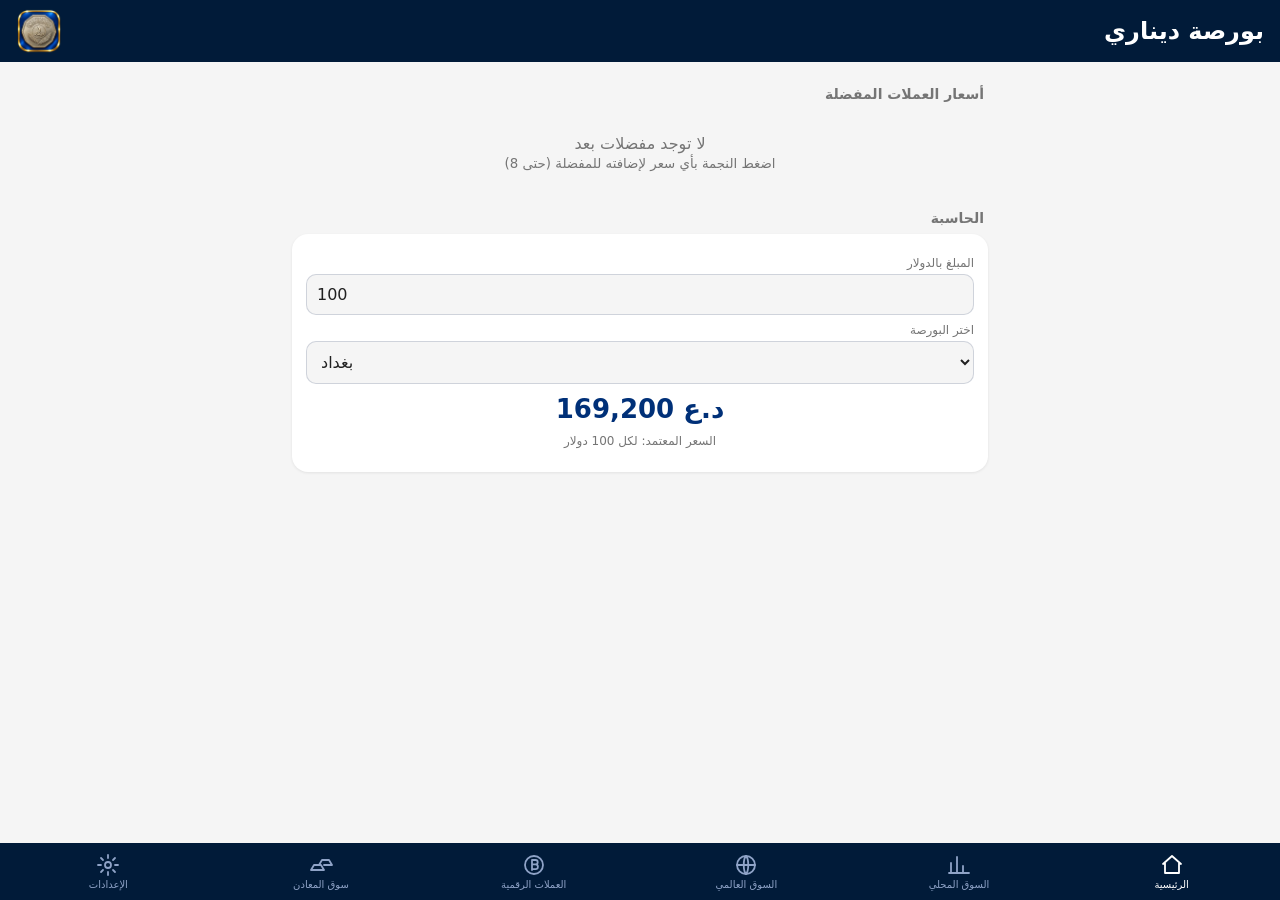
==== web/index.html @ 7174f806 "Add v1.1.8 web app and social updates" ====
<!doctype html>
<html lang="ar" dir="rtl">
<head>
<meta charset="utf-8">
<meta name="viewport" content="width=device-width,initial-scale=1,viewport-fit=cover">
<title>بورصة ديناري</title>
<meta name="description" content="Borsat Dinari — IQD exchange rates, metals and crypto">
<meta name="theme-color" content="#011B39">
<link rel="manifest" href="manifest.json">
<link rel="icon" href="icons/icon-192.png">
<link rel="apple-touch-icon" href="icons/apple-touch-icon.png">
<meta name="apple-mobile-web-app-capable" content="yes">
<meta name="mobile-web-app-capable" content="yes">
<meta name="apple-mobile-web-app-status-bar-style" content="black-translucent">
<meta name="apple-mobile-web-app-title" content="بورصة ديناري">
<link rel="stylesheet" href="style.css">
</head>
<body>
<header id="hdr"><img src="icons/icon-192.png" alt=""><h1 id="ttl">بورصة ديناري</h1></header>
<div id="banner" hidden></div>
<main id="main"></main>
<nav id="nav"></nav>
<div id="sheet" hidden><div class="sh-card"><button id="shx" aria-label="close">×</button><div id="shb"></div></div></div>
<script src="i18n.js"></script>
<script src="app.js"></script>
</body>
</html>
---- web/style.css ----
:root{--bg:#F5F5F5;--card:#fff;--tx:#212121;--tx2:#757575;--blue:#003078;--head:#011B39;--up:#DDF4E4;--down:#FCE1E0;--flat:#ECEFF1;--dup:#1E9E46;--ddown:#E0312D;--pill:#E4ECF8;--grid:rgba(91,107,140,.25);--ax:#5B6B8C;--line:#1F6FEB}
:root[data-t=dark]{--bg:#0B1220;--card:#131C2E;--tx:#E8EDF7;--tx2:#9AA8C2;--blue:#6EA3FF;--up:#12301F;--down:#3A1818;--flat:#1B2433;--dup:#4CD07E;--ddown:#FF6B66;--pill:#1B2740;--line:#6EA3FF}
*{box-sizing:border-box;-webkit-tap-highlight-color:transparent}
html,body{margin:0;background:var(--bg);color:var(--tx);font-family:Cairo,"Segoe UI",Tahoma,system-ui,-apple-system,sans-serif}
header{position:sticky;top:0;z-index:5;background:var(--head);padding:calc(env(safe-area-inset-top) + 8px) 16px 8px;display:flex;align-items:center;justify-content:space-between;direction:ltr}
header img{width:46px;height:46px;border-radius:12px}
header h1{margin:0;color:#fff;font-size:24px;font-weight:800;direction:rtl}
#banner{margin:10px 12px 0;padding:10px 12px;background:#FFF4CC;color:#172033;border-radius:12px;font-size:13px;display:flex;gap:8px;align-items:center;justify-content:space-between}
#banner button{border:0;background:none;font-size:20px;color:#172033}
main{padding:10px 12px calc(84px + env(safe-area-inset-bottom));max-width:720px;margin:0 auto}
.row{display:flex;align-items:center;gap:10px;background:var(--flat);border-radius:16px;padding:8px 10px;margin-bottom:8px;cursor:pointer;min-height:62px}
.row.up{background:var(--up)}.row.down{background:var(--down)}
.row img{width:42px;height:42px;border-radius:50%;flex:none;box-shadow:0 0 0 1px rgba(0,0,0,.12)}
.nm{flex:1;min-width:0}.nm b{display:block;font-size:15px;font-weight:700;white-space:nowrap;overflow:hidden;text-overflow:ellipsis}
.nm small{color:var(--tx2);font-size:11px}
.pr{text-align:end;direction:ltr;flex:none}
.pr .p{font-size:18px;font-weight:800;font-variant-numeric:tabular-nums;white-space:nowrap}
.pr .u{font-size:11px;color:var(--tx2);margin-inline-start:4px;font-weight:600}
.pr .d{font-size:11px;font-weight:700}.d.up{color:var(--dup)}.d.down{color:var(--ddown)}
.pr .t{font-size:10px;color:var(--tx2)}
.star{border:0;background:none;font-size:22px;color:var(--tx2);padding:4px;flex:none}
.star.on{color:#F5B301}
.sec{font-size:14px;font-weight:700;color:var(--tx2);margin:14px 4px 8px}
.empty{text-align:center;color:var(--tx2);padding:24px}
.card{background:var(--card);border-radius:16px;padding:14px;margin-bottom:12px;box-shadow:0 1px 3px rgba(0,0,0,.08)}
.card label{display:block;font-size:12px;color:var(--tx2);margin:8px 0 4px}
.card input,.card select{width:100%;font:inherit;font-size:16px;padding:10px;border-radius:10px;border:1px solid var(--grid);background:var(--bg);color:var(--tx);direction:ltr}
.res{font-size:26px;font-weight:800;direction:ltr;text-align:center;margin-top:10px;color:var(--blue)}
.chips{display:flex;flex-wrap:wrap;gap:8px}
.chip{border:1px solid var(--grid);background:var(--card);color:var(--tx);padding:8px 14px;border-radius:999px;font:inherit;font-size:14px;cursor:pointer}
.chip.on{background:var(--blue);color:#fff;border-color:var(--blue)}
:root[data-t=dark] .chip.on{color:#0B1220}
.lnk{display:flex;align-items:center;justify-content:space-between;padding:12px 4px;color:var(--tx);text-decoration:none;border-bottom:1px solid var(--grid)}
nav{position:fixed;bottom:0;left:0;right:0;background:var(--head);display:flex;justify-content:space-around;padding:6px 2px calc(6px + env(safe-area-inset-bottom));z-index:6}
nav button{flex:1;border:0;background:none;color:#8FA3C7;font:inherit;font-size:10px;display:flex;flex-direction:column;align-items:center;gap:2px;padding:4px 0}
nav button.on{color:#fff}nav svg{width:24px;height:24px;fill:none;stroke:currentColor;stroke-width:1.8;stroke-linecap:round;stroke-linejoin:round}
#sheet{position:fixed;inset:0;background:rgba(0,0,0,.55);z-index:20;display:flex;align-items:flex-end;justify-content:center}
#sheet[hidden]{display:none}
.sh-card{background:var(--bg);width:100%;max-width:720px;border-radius:22px 22px 0 0;padding:16px 14px calc(18px + env(safe-area-inset-bottom));max-height:90vh;overflow:auto;position:relative}
#shx{position:absolute;top:8px;inset-inline-start:10px;border:0;background:none;font-size:30px;color:var(--tx2)}
.sh-h{display:flex;align-items:center;gap:10px;margin:6px 28px 10px}
.sh-h img{width:40px;height:40px;border-radius:50%}
.sh-h b{font-size:17px}.sh-h .big{margin-inline-start:auto;font-weight:800;font-size:20px;direction:ltr}
.rng{display:flex;gap:6px;margin-bottom:8px}.rng .chip{flex:1;padding:7px 0;text-align:center;font-size:13px}
svg.ch{width:100%;height:230px;background:var(--card);border-radius:14px}
.ch text{fill:var(--ax);font-size:10px;font-family:inherit}
.stats{display:flex;gap:8px;margin-top:8px}.stats div{flex:1;background:var(--card);border-radius:12px;padding:8px;text-align:center;font-size:11px;color:var(--tx2)}
.stats b{display:block;color:var(--tx);font-size:14px;direction:ltr}
.hint{color:var(--tx2);font-size:12px;text-align:center;padding:10px}
#banner[hidden]{display:none}
.nm small.per{display:inline-block;direction:ltr;unicode-bidi:isolate}
svg.ch{direction:ltr}
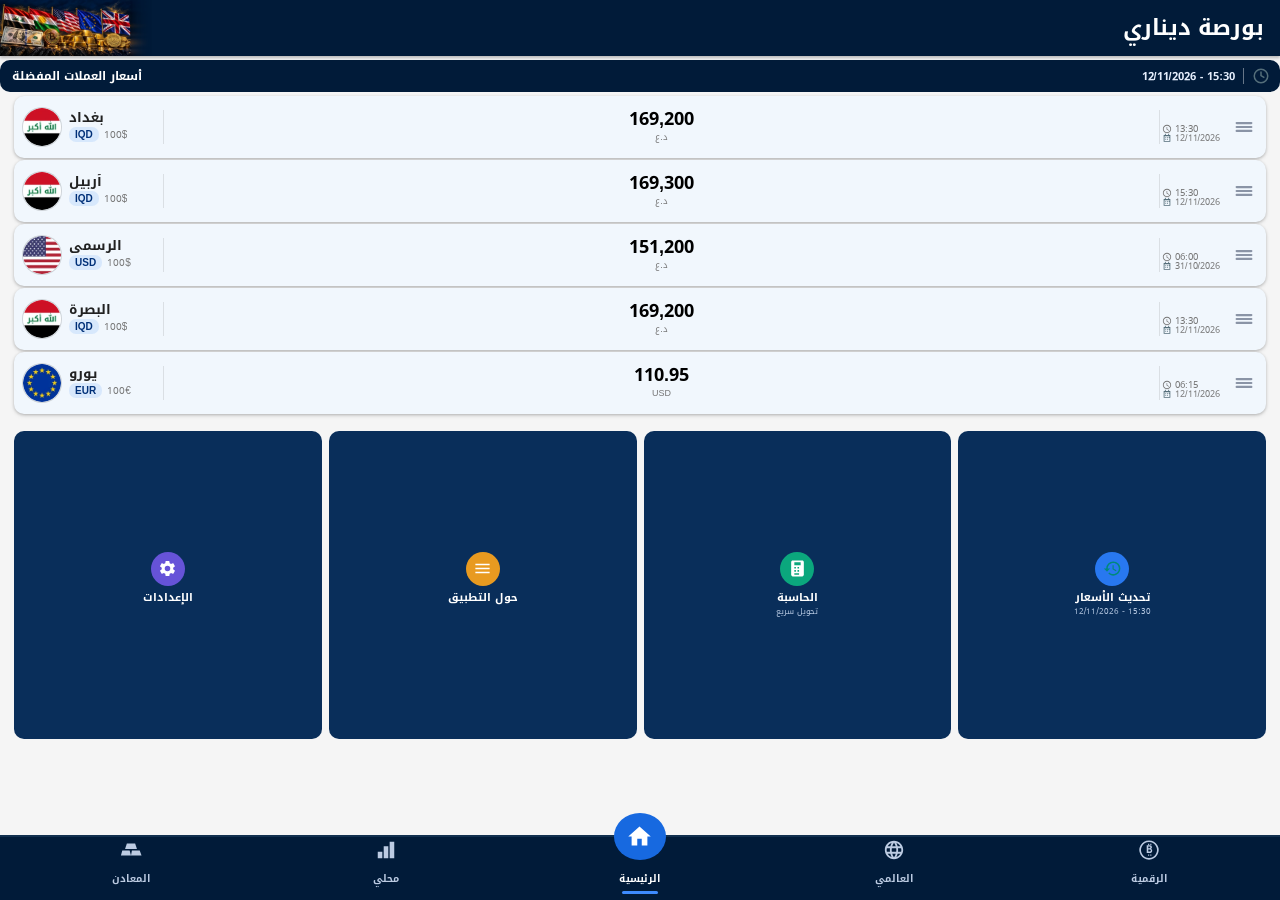
==== commit 50a4e392: "Update web app interface and assets" ====
--- a/web/index.html
+++ b/web/index.html
@@ -2,7 +2,7 @@
 <html lang="ar" dir="rtl">
 <head>
 <meta charset="utf-8">
-<meta name="viewport" content="width=device-width,initial-scale=1,viewport-fit=cover">
+<meta name="viewport" content="width=device-width,initial-scale=1,maximum-scale=1,viewport-fit=cover">
 <title>بورصة ديناري</title>
 <meta name="description" content="Borsat Dinari — IQD exchange rates, metals and crypto">
 <meta name="theme-color" content="#011B39">
@@ -16,12 +16,10 @@
 <link rel="stylesheet" href="style.css">
 </head>
 <body>
-<header id="hdr"><img src="icons/icon-192.png" alt=""><h1 id="ttl">بورصة ديناري</h1></header>
-<div id="banner" hidden></div>
-<main id="main"></main>
-<nav id="nav"></nav>
-<div id="sheet" hidden><div class="sh-card"><button id="shx" aria-label="close">×</button><div id="shb"></div></div></div>
+<div id="app"><header id="hdr"></header><main id="page"></main><nav id="nav"></nav></div>
+<div id="toast"></div>
 <script src="i18n.js"></script>
+<script src="icons.js"></script>
 <script src="app.js"></script>
 </body>
 </html>
--- a/web/style.css
+++ b/web/style.css
@@ -1,52 +1,173 @@
-:root{--bg:#F5F5F5;--card:#fff;--tx:#212121;--tx2:#757575;--blue:#003078;--head:#011B39;--up:#DDF4E4;--down:#FCE1E0;--flat:#ECEFF1;--dup:#1E9E46;--ddown:#E0312D;--pill:#E4ECF8;--grid:rgba(91,107,140,.25);--ax:#5B6B8C;--line:#1F6FEB}
-:root[data-t=dark]{--bg:#0B1220;--card:#131C2E;--tx:#E8EDF7;--tx2:#9AA8C2;--blue:#6EA3FF;--up:#12301F;--down:#3A1818;--flat:#1B2433;--dup:#4CD07E;--ddown:#FF6B66;--pill:#1B2740;--line:#6EA3FF}
-*{box-sizing:border-box;-webkit-tap-highlight-color:transparent}
-html,body{margin:0;background:var(--bg);color:var(--tx);font-family:Cairo,"Segoe UI",Tahoma,system-ui,-apple-system,sans-serif}
-header{position:sticky;top:0;z-index:5;background:var(--head);padding:calc(env(safe-area-inset-top) + 8px) 16px 8px;display:flex;align-items:center;justify-content:space-between;direction:ltr}
-header img{width:46px;height:46px;border-radius:12px}
-header h1{margin:0;color:#fff;font-size:24px;font-weight:800;direction:rtl}
-#banner{margin:10px 12px 0;padding:10px 12px;background:#FFF4CC;color:#172033;border-radius:12px;font-size:13px;display:flex;gap:8px;align-items:center;justify-content:space-between}
-#banner button{border:0;background:none;font-size:20px;color:#172033}
-main{padding:10px 12px calc(84px + env(safe-area-inset-bottom));max-width:720px;margin:0 auto}
-.row{display:flex;align-items:center;gap:10px;background:var(--flat);border-radius:16px;padding:8px 10px;margin-bottom:8px;cursor:pointer;min-height:62px}
-.row.up{background:var(--up)}.row.down{background:var(--down)}
-.row img{width:42px;height:42px;border-radius:50%;flex:none;box-shadow:0 0 0 1px rgba(0,0,0,.12)}
-.nm{flex:1;min-width:0}.nm b{display:block;font-size:15px;font-weight:700;white-space:nowrap;overflow:hidden;text-overflow:ellipsis}
-.nm small{color:var(--tx2);font-size:11px}
-.pr{text-align:end;direction:ltr;flex:none}
-.pr .p{font-size:18px;font-weight:800;font-variant-numeric:tabular-nums;white-space:nowrap}
-.pr .u{font-size:11px;color:var(--tx2);margin-inline-start:4px;font-weight:600}
-.pr .d{font-size:11px;font-weight:700}.d.up{color:var(--dup)}.d.down{color:var(--ddown)}
-.pr .t{font-size:10px;color:var(--tx2)}
-.star{border:0;background:none;font-size:22px;color:var(--tx2);padding:4px;flex:none}
-.star.on{color:#F5B301}
-.sec{font-size:14px;font-weight:700;color:var(--tx2);margin:14px 4px 8px}
-.empty{text-align:center;color:var(--tx2);padding:24px}
-.card{background:var(--card);border-radius:16px;padding:14px;margin-bottom:12px;box-shadow:0 1px 3px rgba(0,0,0,.08)}
-.card label{display:block;font-size:12px;color:var(--tx2);margin:8px 0 4px}
-.card input,.card select{width:100%;font:inherit;font-size:16px;padding:10px;border-radius:10px;border:1px solid var(--grid);background:var(--bg);color:var(--tx);direction:ltr}
-.res{font-size:26px;font-weight:800;direction:ltr;text-align:center;margin-top:10px;color:var(--blue)}
-.chips{display:flex;flex-wrap:wrap;gap:8px}
-.chip{border:1px solid var(--grid);background:var(--card);color:var(--tx);padding:8px 14px;border-radius:999px;font:inherit;font-size:14px;cursor:pointer}
-.chip.on{background:var(--blue);color:#fff;border-color:var(--blue)}
-:root[data-t=dark] .chip.on{color:#0B1220}
-.lnk{display:flex;align-items:center;justify-content:space-between;padding:12px 4px;color:var(--tx);text-decoration:none;border-bottom:1px solid var(--grid)}
-nav{position:fixed;bottom:0;left:0;right:0;background:var(--head);display:flex;justify-content:space-around;padding:6px 2px calc(6px + env(safe-area-inset-bottom));z-index:6}
-nav button{flex:1;border:0;background:none;color:#8FA3C7;font:inherit;font-size:10px;display:flex;flex-direction:column;align-items:center;gap:2px;padding:4px 0}
-nav button.on{color:#fff}nav svg{width:24px;height:24px;fill:none;stroke:currentColor;stroke-width:1.8;stroke-linecap:round;stroke-linejoin:round}
-#sheet{position:fixed;inset:0;background:rgba(0,0,0,.55);z-index:20;display:flex;align-items:flex-end;justify-content:center}
-#sheet[hidden]{display:none}
-.sh-card{background:var(--bg);width:100%;max-width:720px;border-radius:22px 22px 0 0;padding:16px 14px calc(18px + env(safe-area-inset-bottom));max-height:90vh;overflow:auto;position:relative}
-#shx{position:absolute;top:8px;inset-inline-start:10px;border:0;background:none;font-size:30px;color:var(--tx2)}
-.sh-h{display:flex;align-items:center;gap:10px;margin:6px 28px 10px}
-.sh-h img{width:40px;height:40px;border-radius:50%}
-.sh-h b{font-size:17px}.sh-h .big{margin-inline-start:auto;font-weight:800;font-size:20px;direction:ltr}
-.rng{display:flex;gap:6px;margin-bottom:8px}.rng .chip{flex:1;padding:7px 0;text-align:center;font-size:13px}
-svg.ch{width:100%;height:230px;background:var(--card);border-radius:14px}
-.ch text{fill:var(--ax);font-size:10px;font-family:inherit}
-.stats{display:flex;gap:8px;margin-top:8px}.stats div{flex:1;background:var(--card);border-radius:12px;padding:8px;text-align:center;font-size:11px;color:var(--tx2)}
-.stats b{display:block;color:var(--tx);font-size:14px;direction:ltr}
-.hint{color:var(--tx2);font-size:12px;text-align:center;padding:10px}
-#banner[hidden]{display:none}
-.nm small.per{display:inline-block;direction:ltr;unicode-bidi:isolate}
-svg.ch{direction:ltr}
+@font-face{font-family:Cairo;font-weight:400;src:url(fonts/cairo-400.woff) format("woff");font-display:swap}
+@font-face{font-family:Cairo;font-weight:600;src:url(fonts/cairo-600.woff) format("woff");font-display:swap}
+@font-face{font-family:Cairo;font-weight:700;src:url(fonts/cairo-700.woff) format("woff");font-display:swap}
+@font-face{font-family:Peshang;font-weight:400 700;src:url(fonts/peshang-700.woff) format("woff");font-display:swap}
+:root{--bg:#F5F5F5;--card:#fff;--tx:#212121;--tx2:#757575;--brand:#003078;--head:#011B39;--rup:#DDF4E4;--rdown:#FCE1E0;--rflat:#F1F7FD;--rowtx:#000;--dup:#1E9E46;--ddown:#E0312D;--pill:#E4ECF8;--acc:#003078;--ax:#5B6B8C;--grid:rgba(91,107,140,.2);--resTx:#003078;--delTx:#D32F2F;--empty:#ECEFF1;--blue:#1769E0}
+:root[data-t=dark]{--bg:#121212;--card:#1E1E1E;--tx:#EDEDED;--tx2:#9E9E9E;--rup:#1B3A28;--rdown:#46201F;--rflat:#202F43;--rowtx:#fff;--dup:#4CD471;--ddown:#FF6B63;--pill:#22304A;--acc:#7FA8F0;--ax:#9FB0CC;--grid:rgba(255,255,255,.15);--resTx:#fff;--delTx:#FF6B63;--empty:#2C2F33}
+*{box-sizing:border-box;-webkit-tap-highlight-color:transparent;-webkit-touch-callout:none}
+html,body{margin:0;height:100%;background:var(--bg);color:var(--tx);overflow:hidden;overscroll-behavior:none}
+body{font-family:Cairo,"Segoe UI",Tahoma,system-ui,sans-serif;-webkit-user-select:none;user-select:none;-webkit-text-size-adjust:100%}
+html[lang=ku] body{font-family:Peshang,Cairo,sans-serif}
+.num,.cairo{font-family:Cairo,sans-serif!important}
+#app{position:fixed;inset:0;display:flex;flex-direction:column;background:var(--bg)}
+button{font:inherit;color:inherit;border:0;background:none;padding:0;cursor:pointer}
+svg.i{display:block;fill:none}
+/* header */
+#hdr{flex:none;height:calc(56px + env(safe-area-inset-top));padding-top:env(safe-area-inset-top);background:var(--head);display:flex;align-items:stretch;justify-content:space-between;direction:ltr;position:relative;z-index:4;box-shadow:0 2px 3px rgba(0,0,0,.25)}
+#hdr img{height:56px;width:auto;display:block}
+#hdr .lg{display:block;height:56px}
+#ttlw{position:relative;align-self:center;margin-right:16px;max-width:60vw;direction:rtl}
+html[dir=ltr] #ttlw{direction:ltr}
+#ttl{display:block;color:#fff;font-size:22px;font-weight:700;white-space:nowrap;overflow:hidden;text-overflow:ellipsis;line-height:1.75}
+.wc{position:absolute;inset:0;color:#fff;font-size:22px;font-weight:700;white-space:nowrap;line-height:1.75;pointer-events:none;will-change:transform,color}
+/* page */
+#page{flex:1;min-height:0;overflow-y:auto;overflow-x:hidden;overscroll-behavior:contain;-webkit-overflow-scrolling:touch;position:relative;touch-action:pan-y}
+#page.fade{animation:fadein .18s ease}
+@keyframes fadein{from{opacity:0}to{opacity:1}}
+.pad{padding:0 14px 14px}
+/* update strip */
+.strip{position:relative;overflow:hidden;display:flex;align-items:center;direction:ltr;height:32px;margin:4px 0;background:var(--head);border-radius:10px;padding:0 10px 0 12px;color:#fff}
+.strip .lb{flex:1;font-size:12px;font-weight:700;white-space:nowrap;overflow:hidden;text-overflow:ellipsis;text-align:left}
+.strip .st{font-size:11px;font-weight:700;color:#E5EEFC;white-space:nowrap}
+.strip .sep{width:1px;height:16px;background:rgba(255,255,255,.4);margin:0 8px}
+.strip.busy::after{content:"";position:absolute;left:0;bottom:0;height:3px;width:40%;background:linear-gradient(90deg,transparent,#3E8BFF,transparent);animation:sweep 1.1s linear infinite}
+@keyframes sweep{from{transform:translateX(-100%)}to{transform:translateX(250%)}}
+/* rows */
+.list{padding:0 14px 8px}
+.row{position:relative;direction:ltr;display:flex;align-items:center;height:62px;margin:2px 0;padding:0 8px;border-radius:10px;background:var(--rflat);box-shadow:0 1px 3px rgba(0,0,0,.22),0 2px 5px rgba(0,0,0,.08);cursor:pointer}
+.row.up{background:var(--rup)}.row.down{background:var(--rdown)}
+.row.drag{z-index:3;box-shadow:0 8px 18px rgba(0,0,0,.35);transition:none}
+.fl{flex:none;width:40px;height:40px;border-radius:50%;padding:1px;box-shadow:inset 0 0 0 1px rgba(0,0,0,.15);object-fit:cover;background:transparent}
+.rt{flex:none;width:94px;margin-left:7px;display:flex;flex-direction:column;justify-content:center;align-items:flex-start;text-align:left}
+.rt .n{width:100%;font-size:13.5px;font-weight:700;line-height:1.25;white-space:nowrap;overflow:hidden;text-overflow:ellipsis;color:var(--tx);text-align:left}
+.rt .cu{display:flex;align-items:center;margin-top:-1px;max-width:100%}
+.chip{font-family:Cairo,sans-serif;font-size:10px;font-weight:700;line-height:1.3;color:var(--acc);background:rgba(54,132,245,.133);border-radius:7px;padding:1px 6px;white-space:nowrap}
+.un{font-family:Cairo,sans-serif;font-size:10px;color:var(--tx2);margin-left:5px;white-space:nowrap;overflow:hidden;text-overflow:ellipsis}
+html[lang=ku] .un,html[lang=ku] .rt .n{font-family:Peshang,Cairo,sans-serif}
+.vd{flex:none;width:1px;height:34px;background:rgba(128,128,128,.2)}
+.pg{position:relative;flex:1;align-self:stretch;min-width:0}
+.pg .p{position:absolute;left:0;right:0;top:24px;transform:translateY(-50%);text-align:center;font-family:Cairo,sans-serif;font-size:18px;font-weight:700;color:var(--rowtx);line-height:1.3;white-space:nowrap}
+.pg .ru{position:absolute;left:0;right:0;top:42px;transform:translateY(-50%);text-align:center;font-size:9px;color:var(--tx2);line-height:1.3;white-space:nowrap}
+.mt{flex:none;width:69px;height:62px;padding-left:2px;display:flex;flex-direction:column;justify-content:center;font-family:Cairo,sans-serif}
+.mt>div{display:flex;align-items:center;white-space:nowrap}
+.mt .dr{height:14px}.mt .tr{height:12px;margin-top:-2px;font-size:9.5px;color:var(--tx2)}.mt .da{height:11px;margin-top:-2px;font-size:9px;color:var(--tx2)}
+.mt svg{flex:none;margin-right:3px}
+.mt .dt{font-size:10px;font-weight:700;overflow:hidden}.mt .dt.s{font-size:8px}
+.mt .up .dt{color:var(--dup)}.mt .down .dt{color:var(--ddown)}
+.mt .inv{visibility:hidden}
+.sb{flex:none;width:29px;height:40px;display:flex;align-items:center;justify-content:center;color:#8A94A6}
+.sb.drg{touch-action:none;cursor:grab}
+/* cards / empty */
+.empty{background:var(--empty);border-radius:10px;padding:15px;margin:8px 0}
+.empty b{display:block;font-size:14px}.empty small{display:block;margin-top:4px;font-size:12px;color:var(--tx2)}
+.acts{display:flex;direction:rtl;gap:7px;margin-top:7px}
+.act{flex:1;aspect-ratio:1;background:#092E5A;border-radius:10px;display:flex;flex-direction:column;align-items:center;justify-content:center;padding:4px 3px;color:#fff;min-width:0;text-align:center}
+.act .c{width:34px;height:34px;border-radius:50%;display:flex;align-items:center;justify-content:center}
+.act .t{font-size:11px;font-weight:700;margin-top:4px;white-space:nowrap;max-width:100%;overflow:hidden;text-overflow:ellipsis;line-height:1.5}
+.act .s{font-size:8px;color:#B9CBE4;white-space:nowrap;max-width:100%;overflow:hidden;text-overflow:ellipsis;direction:ltr;line-height:1.5}
+/* nav */
+#nav{flex:none;position:relative;height:calc(76px + env(safe-area-inset-bottom));padding:0 4px env(safe-area-inset-bottom);display:flex;direction:rtl;align-items:center;z-index:5}
+#nav::before{content:"";position:absolute;left:0;right:0;top:11.3px;bottom:0;background:var(--head);border-top:2px solid #12304F}
+#nav button{position:relative;flex:1;height:100%;display:flex;flex-direction:column;align-items:center;justify-content:center;padding:4px 2px 2px;color:#BCCBE2}
+.nh{width:36px;height:36px;border-radius:50%;display:flex;align-items:center;justify-content:center;transition:all .2s}
+.nl{height:22px;font-size:10px;font-weight:700;line-height:22px;white-space:nowrap;max-width:100%;overflow:hidden;text-overflow:ellipsis}
+.nu{width:12px;height:3px;border-radius:3px;margin-top:1px;background:transparent;transition:all .2s}
+#nav button.on{color:#fff}
+#nav button.on .nh{width:52px;height:52px;background:#1769E0;transform:translateY(-15px)}
+#nav button.on .nl{transform:translateY(-7px)}
+#nav button.on .nu{width:36px;background:#3E8BFF;transform:translateY(-4px)}
+/* settings */
+.set{padding:0 14px 18px}
+.set.rtl{direction:rtl}.set.ltr{direction:ltr}
+.stt{font-size:15px;font-weight:700;padding:8px 4px 6px;color:var(--tx)}
+.scard{background:var(--card);border-radius:10px;box-shadow:0 1px 3px rgba(0,0,0,.18);overflow:hidden}
+.sr{display:flex;align-items:center;gap:12px;min-height:58px;padding:8px 14px;width:100%;text-align:start}
+.sr .ci{flex:none;width:36px;height:36px;border-radius:50%;background:var(--blue);display:flex;align-items:center;justify-content:center;color:#fff}
+.sr .tx{flex:1;min-width:0}.sr .tx b{display:block;font-size:14px;font-weight:700}.sr .tx small{display:block;font-size:11px;color:var(--tx2);margin-top:2px}
+.sr .tl{flex:none;color:var(--tx2);display:flex;align-items:center;font-size:13px;font-weight:700}
+.sr.dis{opacity:.45;cursor:default}
+.dv{height:1px;background:rgba(128,128,128,.12);margin:0 14px 0 62px}
+.set.rtl .dv{margin:0 62px 0 14px}
+.lo{display:flex;align-items:center;gap:12px;padding:7px 14px 7px 62px;width:100%;font-size:14px}
+.set.rtl .lo{padding:7px 62px 7px 14px}
+.lo img{width:28px;height:28px;border-radius:50%;box-shadow:inset 0 0 0 1px rgba(0,0,0,.15)}
+.lo span{flex:1;text-align:start}
+.sw{position:relative;width:42px;height:22px;border-radius:11px;background:rgba(128,128,128,.27);transition:.2s;flex:none}
+.sw::after{content:"";position:absolute;top:-2px;left:-2px;width:26px;height:26px;border-radius:50%;background:#BDBDBD;box-shadow:0 1px 3px rgba(0,0,0,.35);transition:.2s}
+.sw.on{background:rgba(23,105,224,.4)}.sw.on::after{background:var(--blue);transform:translateX(22px)}
+.chev{width:22px;height:22px}
+.ltr .chev{transform:scaleX(-1)}
+/* info cards */
+.ic{background:var(--card);border-radius:10px;box-shadow:0 1px 3px rgba(0,0,0,.18);padding:12px 14px;margin-bottom:10px}
+.ic h3{margin:0;font-size:16px;font-weight:700;color:var(--acc)}
+.ic p{margin:6px 0 0;font-size:14px;line-height:1.85;white-space:pre-line}
+.ic.dir{direction:inherit}
+/* about */
+.ab h1{text-align:center;font-size:30px;margin:14px 0 4px;font-weight:700}
+.ab .ds{text-align:center;font-size:15px;color:var(--tx2);line-height:1.8}
+.ab hr{border:0;border-top:1px solid rgba(0,0,0,.12);margin:14px 0}
+.ab h2{font-size:18px;margin:12px 4px 8px;font-weight:700}
+.ab .ic p{margin:0;line-height:2}
+.ab .vr{display:flex;align-items:center;gap:12px}
+.ab .vr a{color:#D32F2F;font-size:13px;text-decoration:underline}
+/* calc */
+.cl{padding:18px;max-width:520px;margin:0 auto}
+.cin{height:70px;margin-top:8px;border:2px solid var(--brand);background:var(--card);border-radius:16px;display:flex;align-items:center;justify-content:center;font-family:Cairo,sans-serif;font-weight:700;font-size:30px;color:var(--rowtx);direction:ltr}
+.cin.ph{color:var(--tx2)}
+.sel2{position:relative;height:146px;margin-top:8px}
+.sl{position:absolute;left:0;right:0;height:70px;border:2px solid var(--brand);background:var(--card);border-radius:16px;display:flex;direction:rtl;align-items:center;padding:0 14px;gap:12px;text-align:right;width:100%}
+.sl.s1{top:0}.sl.s2{bottom:0}
+.sl img{width:38px;height:38px;border-radius:50%;padding:1px;box-shadow:inset 0 0 0 1px rgba(0,0,0,.15);flex:none}
+.sl span{flex:1;font-size:19px;font-weight:600;text-align:right;white-space:nowrap;overflow:hidden;text-overflow:ellipsis;color:var(--tx)}
+.swp{position:absolute;left:calc(50% - 142px);top:51px;width:44px;height:44px;border-radius:50%;background:var(--brand);border:2px solid var(--card);display:flex;align-items:center;justify-content:center;color:#fff;box-shadow:0 3px 8px rgba(0,0,0,.35);z-index:2}
+:root[data-t=dark] .swp{background:#1769E0}
+.rp{height:70px;margin-top:8px;background:var(--pill);border-radius:18px;display:flex;align-items:center;justify-content:center;color:var(--resTx);text-align:center;padding:8px}
+.rp.n1{font-family:Cairo,sans-serif;font-size:34px;font-weight:700;direction:ltr}
+.rp.n2{font-size:22px;font-weight:600}
+.pad3{display:grid;grid-template-columns:repeat(3,1fr);gap:8px;direction:rtl;margin-top:10px}
+.pad3 button{height:70px;border:2px solid var(--brand);background:var(--card);border-radius:14px;font-family:Cairo,sans-serif;font-size:24px;font-weight:700;color:var(--brand)}
+:root[data-t=dark] .pad3 button{color:#fff}
+.pad3 button:active{background:#4E83C2;color:#fff}
+.pad3 button.del{color:var(--delTx)}
+.pop{position:absolute;z-index:10;background:var(--card);border:1px solid var(--brand);border-radius:16px;box-shadow:0 8px 24px rgba(0,0,0,.35);overflow-y:auto;overscroll-behavior:contain;padding:0 4px 0 2px}
+.pop button{display:flex;align-items:center;gap:10px;width:100%;height:58px;padding:0 12px;direction:rtl;text-align:right}
+.pop img{width:36px;height:36px;border-radius:50%;padding:1px;box-shadow:inset 0 0 0 1px rgba(0,0,0,.15)}
+.pop span{font-size:16px;font-weight:600;white-space:nowrap;overflow:hidden;text-overflow:ellipsis}
+/* history */
+.hh{display:flex;align-items:center;gap:10px;margin:8px 0}
+.hh img{width:40px;height:40px;border-radius:50%;padding:1px;box-shadow:inset 0 0 0 1px rgba(0,0,0,.15)}
+.hh b{font-size:16px}.hh .bg{margin-inline-start:auto;font-family:Cairo,sans-serif;font-weight:700;font-size:20px;direction:ltr;color:var(--rowtx)}
+.rng{display:flex;gap:6px;margin:8px 0}
+.rng button{flex:1;padding:7px 0;border-radius:999px;background:var(--card);border:1px solid var(--grid);font-size:13px;text-align:center}
+.rng button.on{background:var(--brand);color:#fff;border-color:var(--brand)}
+:root[data-t=dark] .rng button.on{background:#1769E0}
+svg.ch{width:100%;height:230px;background:var(--card);border-radius:12px;direction:ltr}
+.ch text{fill:var(--ax);font-size:10px;font-family:Cairo,sans-serif}
+.stats{display:flex;gap:8px;margin-top:8px}.stats div{flex:1;background:var(--card);border-radius:10px;padding:8px;text-align:center;font-size:11px;color:var(--tx2)}
+.stats b{display:block;color:var(--tx);font-size:14px;direction:ltr;font-family:Cairo,sans-serif}
+.hr{display:flex;align-items:center;gap:8px;background:var(--card);border-radius:10px;padding:8px 12px;margin:4px 0;direction:ltr;font-family:Cairo,sans-serif;font-size:12px}
+.hr .pr{margin-left:auto;font-weight:700;font-size:14px}
+.hint{color:var(--tx2);font-size:12px;text-align:center;padding:12px}
+/* social */
+.soc{background:linear-gradient(180deg,#050B33,#0B2A8C);min-height:100%;padding:12px 14px 20px;color:#fff;text-align:center}
+.soc p{font-size:14px;line-height:1.8;margin:0 4px 10px}
+.sr1{display:flex;justify-content:center;direction:ltr;margin-top:6px}
+.sc{display:flex;flex-direction:column;align-items:center;padding:3px 2px;width:80px;color:#fff;text-decoration:none}
+.sc img{width:60px;height:60px;object-fit:contain}
+.sc span{font:700 10px Cairo,sans-serif}
+.sc.off{opacity:.55;pointer-events:none}
+.mid{display:flex;align-items:center;direction:ltr;margin-top:10px}.mid>div{flex:1;display:flex;flex-direction:column;align-items:center}.mid>img{width:132px;height:132px}
+/* support */
+.fm label{display:block;font-weight:700;font-size:14px;margin:10px 2px 4px}
+.fm .em{display:block;background:var(--card);border:1px solid rgba(128,128,128,.2);border-radius:10px;padding:11px 12px;color:var(--acc);font-weight:700;font-size:14px;direction:ltr;text-align:left;font-family:Cairo,sans-serif}
+.fm input,.fm textarea{width:100%;font:inherit;font-size:16px;padding:11px 12px;border-radius:10px;border:1px solid rgba(128,128,128,.25);background:var(--card);color:var(--tx);-webkit-user-select:text;user-select:text}
+.fm textarea{min-height:190px;resize:vertical}.fm .er{border:2px solid #E53935}
+.tg{display:flex;flex-wrap:wrap;gap:8px}.tg button{padding:7px 14px;border-radius:999px;border:1px solid rgba(128,128,128,.25);background:var(--card);font-size:14px;font-weight:700}
+.tg button.on{background:var(--brand);color:#fff;border-color:var(--brand)}
+:root[data-t=dark] .tg button.on{background:#1769E0}
+.snd{display:block;width:100%;height:50px;margin-top:14px;border-radius:10px;background:var(--brand);color:#fff;font-size:16px;font-weight:700}
+:root[data-t=dark] .snd{background:#1769E0}
+#ban{margin:8px 14px 0;padding:10px 12px;background:#FFF4CC;color:#172033;border-radius:10px;font-size:13px;display:flex;gap:8px;align-items:center;justify-content:space-between}
+#ban[hidden]{display:none}
+#toast{position:fixed;left:50%;bottom:calc(100px + env(safe-area-inset-bottom));transform:translateX(-50%);background:rgba(20,20,20,.9);color:#fff;padding:8px 16px;border-radius:20px;font-size:13px;z-index:30;opacity:0;transition:opacity .2s;pointer-events:none}
+#toast.on{opacity:1}
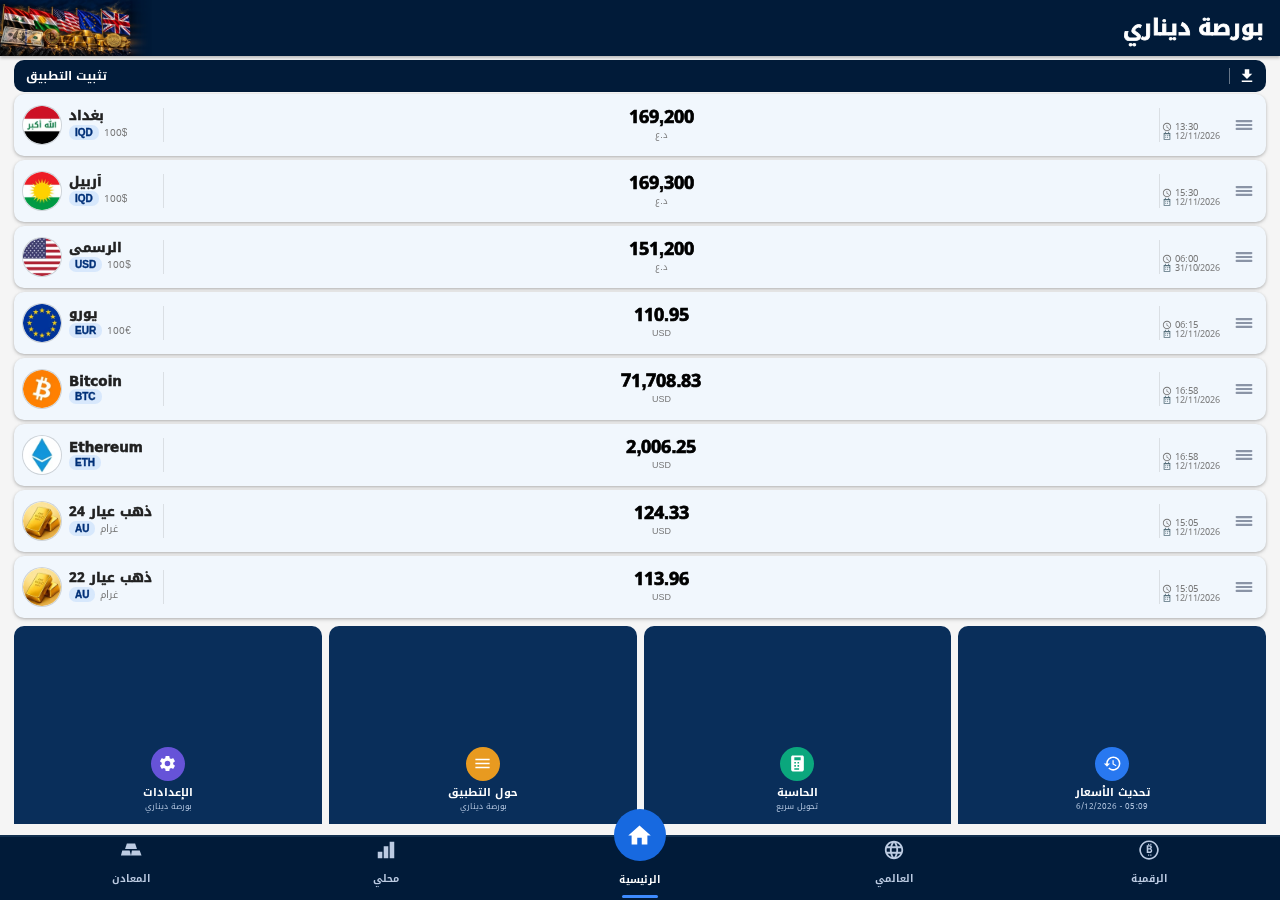
==== commit a2bbff25: "Update web PWA interface assets" ====
--- a/web/index.html
+++ b/web/index.html
@@ -16,7 +16,7 @@
 <link rel="stylesheet" href="style.css">
 </head>
 <body>
-<div id="app"><header id="hdr"></header><main id="page"></main><nav id="nav"></nav></div>
+<div id="app"><header id="hdr"></header><div id="ibar" class="strip" style="display:none"></div><main id="page"></main><nav id="nav"></nav></div>
 <div id="toast"></div>
 <script src="i18n.js"></script>
 <script src="icons.js"></script>
--- a/web/style.css
+++ b/web/style.css
@@ -2,8 +2,8 @@
 @font-face{font-family:Cairo;font-weight:600;src:url(fonts/cairo-600.woff) format("woff");font-display:swap}
 @font-face{font-family:Cairo;font-weight:700;src:url(fonts/cairo-700.woff) format("woff");font-display:swap}
 @font-face{font-family:Peshang;font-weight:400 700;src:url(fonts/peshang-700.woff) format("woff");font-display:swap}
-:root{--bg:#F5F5F5;--card:#fff;--tx:#212121;--tx2:#757575;--brand:#003078;--head:#011B39;--rup:#DDF4E4;--rdown:#FCE1E0;--rflat:#F1F7FD;--rowtx:#000;--dup:#1E9E46;--ddown:#E0312D;--pill:#E4ECF8;--acc:#003078;--ax:#5B6B8C;--grid:rgba(91,107,140,.2);--resTx:#003078;--delTx:#D32F2F;--empty:#ECEFF1;--blue:#1769E0}
-:root[data-t=dark]{--bg:#121212;--card:#1E1E1E;--tx:#EDEDED;--tx2:#9E9E9E;--rup:#1B3A28;--rdown:#46201F;--rflat:#202F43;--rowtx:#fff;--dup:#4CD471;--ddown:#FF6B63;--pill:#22304A;--acc:#7FA8F0;--ax:#9FB0CC;--grid:rgba(255,255,255,.15);--resTx:#fff;--delTx:#FF6B63;--empty:#2C2F33}
+:root{--bg:#F5F5F5;--card:#fff;--tx:#212121;--tx2:#757575;--brand:#003078;--head:#011B39;--rup:#DDF4E4;--rdown:#FCE1E0;--rflat:#F1F7FD;--rowtx:#000;--dup:#1E9E46;--ddown:#E0312D;--pill:#E4ECF8;--acc:#003078;--ax:#5B6B8C;--grid:rgba(91,107,140,.122);--cup:#1E9E46;--cdown:#E0312D;--cflat:#9E9E9E;--resTx:#003078;--delTx:#D32F2F;--empty:#ECEFF1;--blue:#1769E0}
+:root[data-t=dark]{--bg:#121212;--card:#1E1E1E;--tx:#EDEDED;--tx2:#9E9E9E;--rup:#1B3A28;--rdown:#46201F;--rflat:#202F43;--rowtx:#fff;--dup:#4CD471;--ddown:#FF6B63;--pill:#22304A;--acc:#7FA8F0;--ax:#9FB0CC;--grid:rgba(255,255,255,.15);--cup:#4CD471;--cdown:#FF6B63;--resTx:#fff;--delTx:#FF6B63;--empty:#2C2F33}
 *{box-sizing:border-box;-webkit-tap-highlight-color:transparent;-webkit-touch-callout:none}
 html,body{margin:0;height:100%;background:var(--bg);color:var(--tx);overflow:hidden;overscroll-behavior:none}
 body{font-family:Cairo,"Segoe UI",Tahoma,system-ui,sans-serif;-webkit-user-select:none;user-select:none;-webkit-text-size-adjust:100%}
@@ -171,3 +171,53 @@
 #ban[hidden]{display:none}
 #toast{position:fixed;left:50%;bottom:calc(100px + env(safe-area-inset-bottom));transform:translateX(-50%);background:rgba(20,20,20,.9);color:#fff;padding:8px 16px;border-radius:20px;font-size:13px;z-index:30;opacity:0;transition:opacity .2s;pointer-events:none}
 #toast.on{opacity:1}
+
+/* v3 */
+#page{scrollbar-width:none;-ms-overflow-style:none}#page::-webkit-scrollbar,.pop::-webkit-scrollbar{display:none;width:0;height:0}.pop{scrollbar-width:none}
+.list{display:flex;flex-direction:column}
+.row{margin:2px 0;flex:none}
+.nh{flex:none;aspect-ratio:1}
+.nl,.nu{flex:none}
+.rt .n,.chip,.pg .p,.mt .dt,#ttl,.wc{-webkit-text-stroke:.038em currentColor}
+.act .c svg{color:#fff}
+.ab{padding:28px 24px}
+.ab .aic{display:block;width:128px;height:128px;margin:0 auto;border-radius:24px}
+.ab .an{text-align:center;font-size:30px;font-weight:700;margin-top:16px}
+.ab .ds{text-align:center;font-size:15px;color:var(--tx2);line-height:2;margin-top:14px}
+.ab .dvd{width:60px;height:2px;background:rgba(0,0,0,.12);margin:24px auto 0}
+.ab .h2{text-align:center;font-size:18px;font-weight:700;margin-top:24px}
+.ab .ic{margin:12px 0 0;padding:16px}
+.ab .al{font-size:15px;color:var(--tx)}.ab .al.sb2{font-weight:600}
+.ab .qc{position:relative;margin:28px 0 12px;border-radius:10px;overflow:hidden;background:var(--card);box-shadow:0 1px 3px rgba(0,0,0,.18)}
+.ab .qc img{position:absolute;inset:0;width:100%;height:100%;object-fit:cover}
+.ab .qc p{position:relative;margin:0;padding:20px;text-align:center;font-size:14px;font-style:italic;color:var(--tx2);line-height:2.1}
+:root[data-t=dark] .ab .qc img{opacity:.25}:root[data-t=dark] .ab .dvd{background:rgba(255,255,255,.2)}
+/* history */
+#page.hist{display:flex;flex-direction:column;overflow:hidden}
+.hp{display:flex;flex-direction:column;height:100%;direction:ltr}
+.htop{display:flex;align-items:center;gap:6px;margin:10px 14px 0;height:46px;flex:none}
+.hcal{width:46px;height:46px;flex:none;border-radius:10px;background:var(--card);border:1px solid var(--grid);display:flex;align-items:center;justify-content:center;color:var(--tx)}
+.htabs{flex:1;height:46px;display:flex;padding:4px;background:var(--card);border:1px solid var(--grid);border-radius:10px}
+.htabs button{flex:1;border-radius:20px;font-size:14px;font-weight:700;color:var(--tx);white-space:nowrap;overflow:hidden;text-overflow:ellipsis;padding:0 2px}
+.htabs button.on{background:var(--brand);color:#fff}:root[data-t=dark] .htabs button.on{background:#1769E0}
+#hBody{flex:1;min-height:0;overflow-y:auto;scrollbar-width:none;display:flex;flex-direction:column}#hBody::-webkit-scrollbar{display:none}
+#chart{flex:none;margin-top:10px;height:250px}
+svg.ch{display:block;background:none;height:250px;width:100%}
+#hList{padding:6px 0 12px;flex:1}
+.hrw{display:flex;align-items:center;height:40px;margin:2px 14px;padding:0 12px;border-radius:10px;background:var(--card);direction:ltr}
+.hi{width:20px;height:20px;flex:none}
+.hpr{flex:1;margin-left:10px;font-family:Cairo,sans-serif;font-weight:700;font-size:16px;text-align:left;-webkit-text-stroke:.038em currentColor;color:var(--tx)}
+.hdt,.htm{font-family:Cairo,sans-serif;font-size:13px;color:var(--tx2)}.htm{margin-left:10px}
+.gl{stroke:var(--grid);stroke-width:1}
+.dlg{position:fixed;inset:0;background:rgba(0,0,0,.5);z-index:40;display:flex;align-items:center;justify-content:center}
+.dc{background:var(--card);border-radius:16px;padding:18px;width:min(86vw,340px)}.dc h3{margin:0 0 12px;font-size:18px}
+.dc input{width:100%;font:inherit;font-size:16px;padding:10px;margin-bottom:10px;border-radius:10px;border:1px solid var(--grid);background:var(--bg);color:var(--tx)}
+.da2{display:flex;gap:8px;justify-content:flex-end}.da2 button{padding:8px 16px;border-radius:10px;font-weight:700;color:var(--brand)}:root[data-t=dark] .da2 button{color:var(--acc)}
+
+#ibar{flex:none;margin:4px 14px 0;cursor:pointer;z-index:3}
+#ibar .lb{font-size:12px;font-weight:700}
+#ibar svg{flex:none;color:#fff}
+#ibar.okb{background:#1E9E46}
+#ibar.okb .sep{background:rgba(255,255,255,.5)}
+#favlist{padding-bottom:0}
+.acts{margin-top:6px}
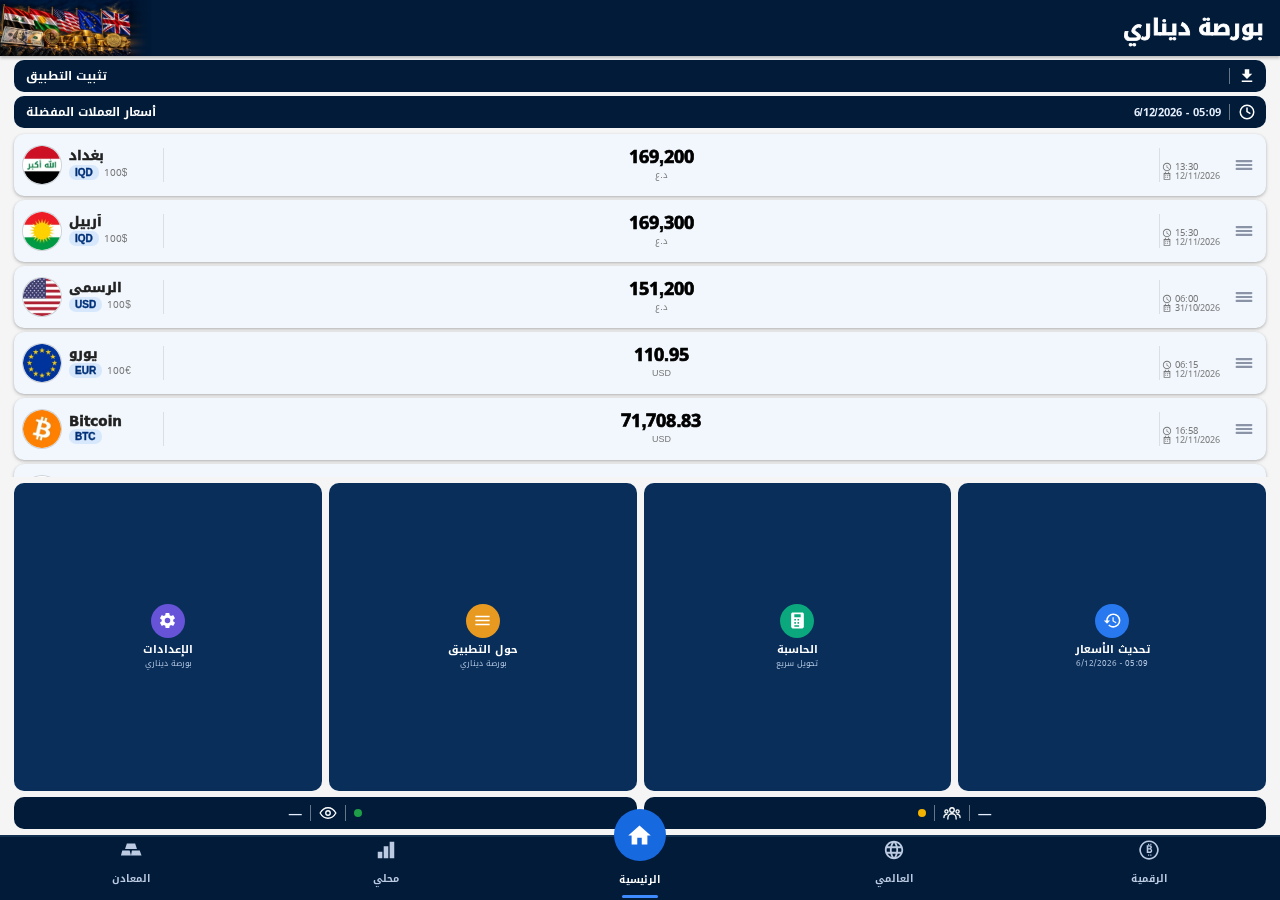
==== commit 25faac97: "Add files via upload" ====
--- a/web/index.html
+++ b/web/index.html
@@ -16,7 +16,7 @@
 <link rel="stylesheet" href="style.css">
 </head>
 <body>
-<div id="app"><header id="hdr"></header><div id="ibar" class="strip" style="display:none"></div><main id="page"></main><nav id="nav"></nav></div>
+<div id="app"><header id="hdr"></header><div id="ibar" class="strip" style="display:none"></div><main id="page"></main><div id="dock"></div><nav id="nav"></nav></div>
 <div id="toast"></div>
 <script src="i18n.js"></script>
 <script src="icons.js"></script>
--- a/web/style.css
+++ b/web/style.css
@@ -26,7 +26,7 @@
 @keyframes fadein{from{opacity:0}to{opacity:1}}
 .pad{padding:0 14px 14px}
 /* update strip */
-.strip{position:relative;overflow:hidden;display:flex;align-items:center;direction:ltr;height:32px;margin:4px 0;background:var(--head);border-radius:10px;padding:0 10px 0 12px;color:#fff}
+.strip{position:relative;overflow:hidden;display:flex;align-items:center;direction:ltr;height:32px;margin:4px 14px;background:var(--head);border-radius:10px;padding:0 10px 0 12px;color:#fff}
 .strip .lb{flex:1;font-size:12px;font-weight:700;white-space:nowrap;overflow:hidden;text-overflow:ellipsis;text-align:left}
 .strip .st{font-size:11px;font-weight:700;color:#E5EEFC;white-space:nowrap}
 .strip .sep{width:1px;height:16px;background:rgba(255,255,255,.4);margin:0 8px}
@@ -221,3 +221,27 @@
 #ibar.okb .sep{background:rgba(255,255,255,.5)}
 #favlist{padding-bottom:0}
 .acts{margin-top:6px}
+
+#ibar{margin:4px 14px 0}
+.strip.busy::after{display:none}
+
+.vis{display:flex;gap:7px;margin-top:7px}
+.vc{flex:1;display:flex;flex-direction:column;align-items:center;justify-content:center;background:var(--card);border-radius:10px;padding:6px 4px;box-shadow:0 1px 3px rgba(0,0,0,.18);position:relative;min-height:54px}
+.vc b{font-size:18px;font-weight:700;line-height:1.3;-webkit-text-stroke:.038em currentColor}
+.vc small{font-size:11px;color:var(--tx2)}
+.vd2{position:absolute;top:9px;inset-inline-start:10px;width:8px;height:8px;border-radius:50%;background:#1E9E46;animation:pulse 1.6s ease-in-out infinite}
+@keyframes pulse{0%,100%{opacity:1;box-shadow:0 0 0 0 rgba(30,158,70,.5)}50%{opacity:.6;box-shadow:0 0 0 5px rgba(30,158,70,0)}}
+
+.strip svg{color:#fff;opacity:1}
+#dock{flex:none;padding:6px 14px 0;margin-bottom:-5px;position:relative;z-index:2}
+#dock .acts{margin:0}
+#dock .vis{display:flex;gap:7px;margin:6px 0 0;direction:ltr}
+.vr{flex:1;min-width:0;height:32px;border-radius:10px;background:var(--head);color:#fff;display:flex;align-items:center;justify-content:center;gap:8px;direction:ltr;padding:0 6px}
+.vr b{font-size:13px;font-weight:700;color:#E5EEFC;-webkit-text-stroke:0}
+.vr .sp{width:1px;height:16px;background:rgba(255,255,255,.4);flex:none}
+.vr svg{flex:none;color:#fff}
+.vd2{position:static;inset:auto;flex:none;width:8px;height:8px;border-radius:50%}
+.vd2.g{background:#1E9E46;animation:pulseG 1.6s ease-in-out infinite}
+.vd2.y{background:#F5B301;animation:pulseY 1.6s ease-in-out infinite}
+@keyframes pulseG{0%,100%{opacity:1;box-shadow:0 0 0 0 rgba(30,158,70,.6)}50%{opacity:.7;box-shadow:0 0 0 5px rgba(30,158,70,0)}}
+@keyframes pulseY{0%,100%{opacity:1;box-shadow:0 0 0 0 rgba(245,179,1,.6)}50%{opacity:.7;box-shadow:0 0 0 5px rgba(245,179,1,0)}}
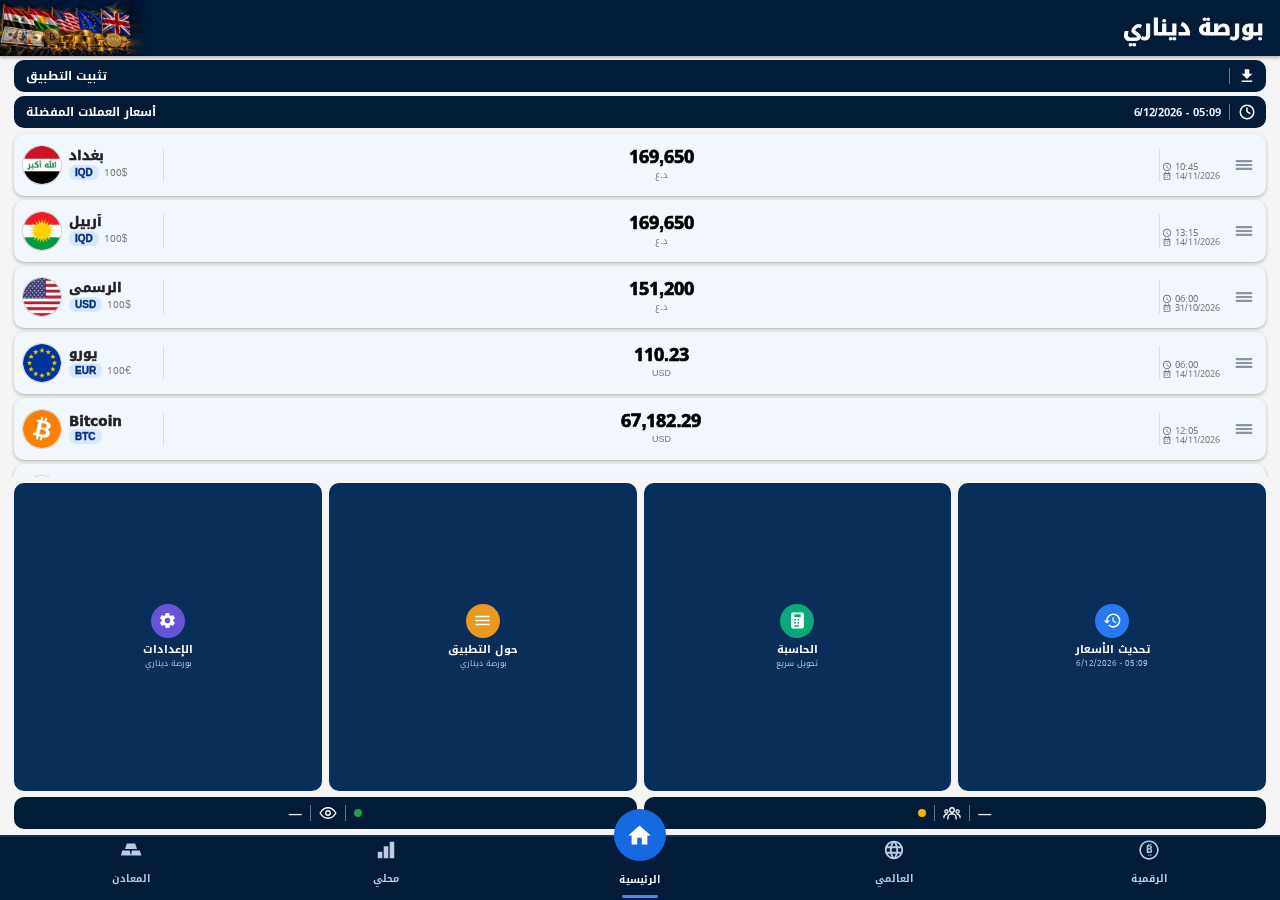
==== commit d69ad3b9: "Add rating feature and web app links" ====
--- a/web/index.html
+++ b/web/index.html
@@ -16,7 +16,7 @@
 <link rel="stylesheet" href="style.css">
 </head>
 <body>
-<div id="app"><header id="hdr"></header><div id="ibar" class="strip" style="display:none"></div><main id="page"></main><div id="dock"></div><nav id="nav"></nav></div>
+<div id="app"><header id="hdr"></header><div id="ibar" class="strip" style="display:none"></div><main id="page"></main><div id="dock"></div><div id="vstats" class="vis"></div><nav id="nav"></nav></div>
 <div id="toast"></div>
 <script src="i18n.js"></script>
 <script src="icons.js"></script>
--- a/web/style.css
+++ b/web/style.css
@@ -2,10 +2,12 @@
 @font-face{font-family:Cairo;font-weight:600;src:url(fonts/cairo-600.woff) format("woff");font-display:swap}
 @font-face{font-family:Cairo;font-weight:700;src:url(fonts/cairo-700.woff) format("woff");font-display:swap}
 @font-face{font-family:Peshang;font-weight:400 700;src:url(fonts/peshang-700.woff) format("woff");font-display:swap}
-:root{--bg:#F5F5F5;--card:#fff;--tx:#212121;--tx2:#757575;--brand:#003078;--head:#011B39;--rup:#DDF4E4;--rdown:#FCE1E0;--rflat:#F1F7FD;--rowtx:#000;--dup:#1E9E46;--ddown:#E0312D;--pill:#E4ECF8;--acc:#003078;--ax:#5B6B8C;--grid:rgba(91,107,140,.122);--cup:#1E9E46;--cdown:#E0312D;--cflat:#9E9E9E;--resTx:#003078;--delTx:#D32F2F;--empty:#ECEFF1;--blue:#1769E0}
+:root{--fs:1;--bg:#F5F5F5;--card:#fff;--tx:#212121;--tx2:#757575;--brand:#003078;--head:#011B39;--rup:#DDF4E4;--rdown:#FCE1E0;--rflat:#F1F7FD;--rowtx:#000;--dup:#1E9E46;--ddown:#E0312D;--pill:#E4ECF8;--acc:#003078;--ax:#5B6B8C;--grid:rgba(91,107,140,.122);--cup:#1E9E46;--cdown:#E0312D;--cflat:#9E9E9E;--resTx:#003078;--delTx:#D32F2F;--empty:#ECEFF1;--blue:#1769E0}
 :root[data-t=dark]{--bg:#121212;--card:#1E1E1E;--tx:#EDEDED;--tx2:#9E9E9E;--rup:#1B3A28;--rdown:#46201F;--rflat:#202F43;--rowtx:#fff;--dup:#4CD471;--ddown:#FF6B63;--pill:#22304A;--acc:#7FA8F0;--ax:#9FB0CC;--grid:rgba(255,255,255,.15);--cup:#4CD471;--cdown:#FF6B63;--resTx:#fff;--delTx:#FF6B63;--empty:#2C2F33}
 *{box-sizing:border-box;-webkit-tap-highlight-color:transparent;-webkit-touch-callout:none}
-html,body{margin:0;height:100%;background:var(--bg);color:var(--tx);overflow:hidden;overscroll-behavior:none}
+html{background:var(--head)}
+body{background:var(--bg)}
+html,body{margin:0;height:100%;color:var(--tx);overflow:hidden;overscroll-behavior:none}
 body{font-family:Cairo,"Segoe UI",Tahoma,system-ui,sans-serif;-webkit-user-select:none;user-select:none;-webkit-text-size-adjust:100%}
 html[lang=ku] body{font-family:Peshang,Cairo,sans-serif}
 .num,.cairo{font-family:Cairo,sans-serif!important}
@@ -18,8 +20,8 @@
 #hdr .lg{display:block;height:56px}
 #ttlw{position:relative;align-self:center;margin-right:16px;max-width:60vw;direction:rtl}
 html[dir=ltr] #ttlw{direction:ltr}
-#ttl{display:block;color:#fff;font-size:22px;font-weight:700;white-space:nowrap;overflow:hidden;text-overflow:ellipsis;line-height:1.75}
-.wc{position:absolute;inset:0;color:#fff;font-size:22px;font-weight:700;white-space:nowrap;line-height:1.75;pointer-events:none;will-change:transform,color}
+#ttl{display:block;color:#fff;font-size:calc(22px*var(--fs));font-weight:700;white-space:nowrap;overflow:hidden;text-overflow:ellipsis;line-height:1.75}
+.wc{position:absolute;inset:0;color:#fff;font-size:calc(22px*var(--fs));font-weight:700;white-space:nowrap;line-height:1.75;pointer-events:none;will-change:transform,color}
 /* page */
 #page{flex:1;min-height:0;overflow-y:auto;overflow-x:hidden;overscroll-behavior:contain;-webkit-overflow-scrolling:touch;position:relative;touch-action:pan-y}
 #page.fade{animation:fadein .18s ease}
@@ -27,8 +29,8 @@
 .pad{padding:0 14px 14px}
 /* update strip */
 .strip{position:relative;overflow:hidden;display:flex;align-items:center;direction:ltr;height:32px;margin:4px 14px;background:var(--head);border-radius:10px;padding:0 10px 0 12px;color:#fff}
-.strip .lb{flex:1;font-size:12px;font-weight:700;white-space:nowrap;overflow:hidden;text-overflow:ellipsis;text-align:left}
-.strip .st{font-size:11px;font-weight:700;color:#E5EEFC;white-space:nowrap}
+.strip .lb{flex:1;font-size:calc(12px*var(--fs));font-weight:700;white-space:nowrap;overflow:hidden;text-overflow:ellipsis;text-align:left}
+.strip .st{font-size:calc(11px*var(--fs));font-weight:700;color:#E5EEFC;white-space:nowrap}
 .strip .sep{width:1px;height:16px;background:rgba(255,255,255,.4);margin:0 8px}
 .strip.busy::after{content:"";position:absolute;left:0;bottom:0;height:3px;width:40%;background:linear-gradient(90deg,transparent,#3E8BFF,transparent);animation:sweep 1.1s linear infinite}
 @keyframes sweep{from{transform:translateX(-100%)}to{transform:translateX(250%)}}
@@ -39,38 +41,38 @@
 .row.drag{z-index:3;box-shadow:0 8px 18px rgba(0,0,0,.35);transition:none}
 .fl{flex:none;width:40px;height:40px;border-radius:50%;padding:1px;box-shadow:inset 0 0 0 1px rgba(0,0,0,.15);object-fit:cover;background:transparent}
 .rt{flex:none;width:94px;margin-left:7px;display:flex;flex-direction:column;justify-content:center;align-items:flex-start;text-align:left}
-.rt .n{width:100%;font-size:13.5px;font-weight:700;line-height:1.25;white-space:nowrap;overflow:hidden;text-overflow:ellipsis;color:var(--tx);text-align:left}
+.rt .n{width:100%;font-size:calc(13.5px*var(--fs));font-weight:700;line-height:1.25;white-space:nowrap;overflow:hidden;text-overflow:ellipsis;color:var(--tx);text-align:left}
 .rt .cu{display:flex;align-items:center;margin-top:-1px;max-width:100%}
-.chip{font-family:Cairo,sans-serif;font-size:10px;font-weight:700;line-height:1.3;color:var(--acc);background:rgba(54,132,245,.133);border-radius:7px;padding:1px 6px;white-space:nowrap}
-.un{font-family:Cairo,sans-serif;font-size:10px;color:var(--tx2);margin-left:5px;white-space:nowrap;overflow:hidden;text-overflow:ellipsis}
+.chip{font-family:Cairo,sans-serif;font-size:calc(10px*var(--fs));font-weight:700;line-height:1.3;color:var(--acc);background:rgba(54,132,245,.133);border-radius:7px;padding:1px 6px;white-space:nowrap}
+.un{font-family:Cairo,sans-serif;font-size:calc(10px*var(--fs));color:var(--tx2);margin-left:5px;white-space:nowrap;overflow:hidden;text-overflow:ellipsis}
 html[lang=ku] .un,html[lang=ku] .rt .n{font-family:Peshang,Cairo,sans-serif}
 .vd{flex:none;width:1px;height:34px;background:rgba(128,128,128,.2)}
 .pg{position:relative;flex:1;align-self:stretch;min-width:0}
-.pg .p{position:absolute;left:0;right:0;top:24px;transform:translateY(-50%);text-align:center;font-family:Cairo,sans-serif;font-size:18px;font-weight:700;color:var(--rowtx);line-height:1.3;white-space:nowrap}
-.pg .ru{position:absolute;left:0;right:0;top:42px;transform:translateY(-50%);text-align:center;font-size:9px;color:var(--tx2);line-height:1.3;white-space:nowrap}
+.pg .p{position:absolute;left:0;right:0;top:24px;transform:translateY(-50%);text-align:center;font-family:Cairo,sans-serif;font-size:calc(18px*var(--fs));font-weight:700;color:var(--rowtx);line-height:1.3;white-space:nowrap}
+.pg .ru{position:absolute;left:0;right:0;top:42px;transform:translateY(-50%);text-align:center;font-size:calc(9px*var(--fs));color:var(--tx2);line-height:1.3;white-space:nowrap}
 .mt{flex:none;width:69px;height:62px;padding-left:2px;display:flex;flex-direction:column;justify-content:center;font-family:Cairo,sans-serif}
 .mt>div{display:flex;align-items:center;white-space:nowrap}
-.mt .dr{height:14px}.mt .tr{height:12px;margin-top:-2px;font-size:9.5px;color:var(--tx2)}.mt .da{height:11px;margin-top:-2px;font-size:9px;color:var(--tx2)}
+.mt .dr{height:14px}.mt .tr{height:12px;margin-top:-2px;font-size:calc(9.5px*var(--fs));color:var(--tx2)}.mt .da{height:11px;margin-top:-2px;font-size:calc(9px*var(--fs));color:var(--tx2)}
 .mt svg{flex:none;margin-right:3px}
-.mt .dt{font-size:10px;font-weight:700;overflow:hidden}.mt .dt.s{font-size:8px}
+.mt .dt{font-size:calc(10px*var(--fs));font-weight:700;overflow:hidden}.mt .dt.s{font-size:calc(8px*var(--fs))}
 .mt .up .dt{color:var(--dup)}.mt .down .dt{color:var(--ddown)}
 .mt .inv{visibility:hidden}
 .sb{flex:none;width:29px;height:40px;display:flex;align-items:center;justify-content:center;color:#8A94A6}
 .sb.drg{touch-action:none;cursor:grab}
 /* cards / empty */
 .empty{background:var(--empty);border-radius:10px;padding:15px;margin:8px 0}
-.empty b{display:block;font-size:14px}.empty small{display:block;margin-top:4px;font-size:12px;color:var(--tx2)}
+.empty b{display:block;font-size:calc(14px*var(--fs))}.empty small{display:block;margin-top:4px;font-size:calc(12px*var(--fs));color:var(--tx2)}
 .acts{display:flex;direction:rtl;gap:7px;margin-top:7px}
 .act{flex:1;aspect-ratio:1;background:#092E5A;border-radius:10px;display:flex;flex-direction:column;align-items:center;justify-content:center;padding:4px 3px;color:#fff;min-width:0;text-align:center}
 .act .c{width:34px;height:34px;border-radius:50%;display:flex;align-items:center;justify-content:center}
-.act .t{font-size:11px;font-weight:700;margin-top:4px;white-space:nowrap;max-width:100%;overflow:hidden;text-overflow:ellipsis;line-height:1.5}
-.act .s{font-size:8px;color:#B9CBE4;white-space:nowrap;max-width:100%;overflow:hidden;text-overflow:ellipsis;direction:ltr;line-height:1.5}
+.act .t{font-size:calc(11px*var(--fs));font-weight:700;margin-top:4px;white-space:nowrap;max-width:100%;overflow:hidden;text-overflow:ellipsis;line-height:1.5}
+.act .s{font-size:calc(8px*var(--fs));color:#B9CBE4;white-space:nowrap;max-width:100%;overflow:hidden;text-overflow:ellipsis;direction:ltr;line-height:1.5}
 /* nav */
 #nav{flex:none;position:relative;height:calc(76px + env(safe-area-inset-bottom));padding:0 4px env(safe-area-inset-bottom);display:flex;direction:rtl;align-items:center;z-index:5}
 #nav::before{content:"";position:absolute;left:0;right:0;top:11.3px;bottom:0;background:var(--head);border-top:2px solid #12304F}
 #nav button{position:relative;flex:1;height:100%;display:flex;flex-direction:column;align-items:center;justify-content:center;padding:4px 2px 2px;color:#BCCBE2}
 .nh{width:36px;height:36px;border-radius:50%;display:flex;align-items:center;justify-content:center;transition:all .2s}
-.nl{height:22px;font-size:10px;font-weight:700;line-height:22px;white-space:nowrap;max-width:100%;overflow:hidden;text-overflow:ellipsis}
+.nl{height:22px;font-size:calc(10px*var(--fs));font-weight:700;line-height:22px;white-space:nowrap;max-width:100%;overflow:hidden;text-overflow:ellipsis}
 .nu{width:12px;height:3px;border-radius:3px;margin-top:1px;background:transparent;transition:all .2s}
 #nav button.on{color:#fff}
 #nav button.on .nh{width:52px;height:52px;background:#1769E0;transform:translateY(-15px)}
@@ -79,16 +81,16 @@
 /* settings */
 .set{padding:0 14px 18px}
 .set.rtl{direction:rtl}.set.ltr{direction:ltr}
-.stt{font-size:15px;font-weight:700;padding:8px 4px 6px;color:var(--tx)}
+.stt{font-size:calc(15px*var(--fs));font-weight:700;padding:8px 4px 6px;color:var(--tx)}
 .scard{background:var(--card);border-radius:10px;box-shadow:0 1px 3px rgba(0,0,0,.18);overflow:hidden}
 .sr{display:flex;align-items:center;gap:12px;min-height:58px;padding:8px 14px;width:100%;text-align:start}
 .sr .ci{flex:none;width:36px;height:36px;border-radius:50%;background:var(--blue);display:flex;align-items:center;justify-content:center;color:#fff}
-.sr .tx{flex:1;min-width:0}.sr .tx b{display:block;font-size:14px;font-weight:700}.sr .tx small{display:block;font-size:11px;color:var(--tx2);margin-top:2px}
-.sr .tl{flex:none;color:var(--tx2);display:flex;align-items:center;font-size:13px;font-weight:700}
+.sr .tx{flex:1;min-width:0}.sr .tx b{display:block;font-size:calc(14px*var(--fs));font-weight:700}.sr .tx small{display:block;font-size:calc(11px*var(--fs));color:var(--tx2);margin-top:2px}
+.sr .tl{flex:none;color:var(--tx2);display:flex;align-items:center;font-size:calc(13px*var(--fs));font-weight:700}
 .sr.dis{opacity:.45;cursor:default}
 .dv{height:1px;background:rgba(128,128,128,.12);margin:0 14px 0 62px}
 .set.rtl .dv{margin:0 62px 0 14px}
-.lo{display:flex;align-items:center;gap:12px;padding:7px 14px 7px 62px;width:100%;font-size:14px}
+.lo{display:flex;align-items:center;gap:12px;padding:7px 14px 7px 62px;width:100%;font-size:calc(14px*var(--fs))}
 .set.rtl .lo{padding:7px 62px 7px 14px}
 .lo img{width:28px;height:28px;border-radius:50%;box-shadow:inset 0 0 0 1px rgba(0,0,0,.15)}
 .lo span{flex:1;text-align:start}
@@ -99,58 +101,58 @@
 .ltr .chev{transform:scaleX(-1)}
 /* info cards */
 .ic{background:var(--card);border-radius:10px;box-shadow:0 1px 3px rgba(0,0,0,.18);padding:12px 14px;margin-bottom:10px}
-.ic h3{margin:0;font-size:16px;font-weight:700;color:var(--acc)}
-.ic p{margin:6px 0 0;font-size:14px;line-height:1.85;white-space:pre-line}
+.ic h3{margin:0;font-size:calc(16px*var(--fs));font-weight:700;color:var(--acc)}
+.ic p{margin:6px 0 0;font-size:calc(14px*var(--fs));line-height:1.85;white-space:pre-line}
 .ic.dir{direction:inherit}
 /* about */
-.ab h1{text-align:center;font-size:30px;margin:14px 0 4px;font-weight:700}
-.ab .ds{text-align:center;font-size:15px;color:var(--tx2);line-height:1.8}
+.ab h1{text-align:center;font-size:calc(30px*var(--fs));margin:14px 0 4px;font-weight:700}
+.ab .ds{text-align:center;font-size:calc(15px*var(--fs));color:var(--tx2);line-height:1.8}
 .ab hr{border:0;border-top:1px solid rgba(0,0,0,.12);margin:14px 0}
-.ab h2{font-size:18px;margin:12px 4px 8px;font-weight:700}
+.ab h2{font-size:calc(18px*var(--fs));margin:12px 4px 8px;font-weight:700}
 .ab .ic p{margin:0;line-height:2}
 .ab .vr{display:flex;align-items:center;gap:12px}
-.ab .vr a{color:#D32F2F;font-size:13px;text-decoration:underline}
+.ab .vr a{color:#D32F2F;font-size:calc(13px*var(--fs));text-decoration:underline}
 /* calc */
 .cl{padding:18px;max-width:520px;margin:0 auto}
-.cin{height:70px;margin-top:8px;border:2px solid var(--brand);background:var(--card);border-radius:16px;display:flex;align-items:center;justify-content:center;font-family:Cairo,sans-serif;font-weight:700;font-size:30px;color:var(--rowtx);direction:ltr}
+.cin{height:70px;margin-top:8px;border:2px solid var(--brand);background:var(--card);border-radius:16px;display:flex;align-items:center;justify-content:center;font-family:Cairo,sans-serif;font-weight:700;font-size:calc(30px*var(--fs));color:var(--rowtx);direction:ltr}
 .cin.ph{color:var(--tx2)}
 .sel2{position:relative;height:146px;margin-top:8px}
 .sl{position:absolute;left:0;right:0;height:70px;border:2px solid var(--brand);background:var(--card);border-radius:16px;display:flex;direction:rtl;align-items:center;padding:0 14px;gap:12px;text-align:right;width:100%}
 .sl.s1{top:0}.sl.s2{bottom:0}
 .sl img{width:38px;height:38px;border-radius:50%;padding:1px;box-shadow:inset 0 0 0 1px rgba(0,0,0,.15);flex:none}
-.sl span{flex:1;font-size:19px;font-weight:600;text-align:right;white-space:nowrap;overflow:hidden;text-overflow:ellipsis;color:var(--tx)}
+.sl span{flex:1;font-size:calc(19px*var(--fs));font-weight:600;text-align:right;white-space:nowrap;overflow:hidden;text-overflow:ellipsis;color:var(--tx)}
 .swp{position:absolute;left:calc(50% - 142px);top:51px;width:44px;height:44px;border-radius:50%;background:var(--brand);border:2px solid var(--card);display:flex;align-items:center;justify-content:center;color:#fff;box-shadow:0 3px 8px rgba(0,0,0,.35);z-index:2}
 :root[data-t=dark] .swp{background:#1769E0}
 .rp{height:70px;margin-top:8px;background:var(--pill);border-radius:18px;display:flex;align-items:center;justify-content:center;color:var(--resTx);text-align:center;padding:8px}
-.rp.n1{font-family:Cairo,sans-serif;font-size:34px;font-weight:700;direction:ltr}
-.rp.n2{font-size:22px;font-weight:600}
+.rp.n1{font-family:Cairo,sans-serif;font-size:calc(34px*var(--fs));font-weight:700;direction:ltr}
+.rp.n2{font-size:calc(22px*var(--fs));font-weight:600}
 .pad3{display:grid;grid-template-columns:repeat(3,1fr);gap:8px;direction:rtl;margin-top:10px}
-.pad3 button{height:70px;border:2px solid var(--brand);background:var(--card);border-radius:14px;font-family:Cairo,sans-serif;font-size:24px;font-weight:700;color:var(--brand)}
+.pad3 button{height:70px;border:2px solid var(--brand);background:var(--card);border-radius:14px;font-family:Cairo,sans-serif;font-size:calc(24px*var(--fs));font-weight:700;color:var(--brand)}
 :root[data-t=dark] .pad3 button{color:#fff}
 .pad3 button:active{background:#4E83C2;color:#fff}
 .pad3 button.del{color:var(--delTx)}
 .pop{position:absolute;z-index:10;background:var(--card);border:1px solid var(--brand);border-radius:16px;box-shadow:0 8px 24px rgba(0,0,0,.35);overflow-y:auto;overscroll-behavior:contain;padding:0 4px 0 2px}
 .pop button{display:flex;align-items:center;gap:10px;width:100%;height:58px;padding:0 12px;direction:rtl;text-align:right}
 .pop img{width:36px;height:36px;border-radius:50%;padding:1px;box-shadow:inset 0 0 0 1px rgba(0,0,0,.15)}
-.pop span{font-size:16px;font-weight:600;white-space:nowrap;overflow:hidden;text-overflow:ellipsis}
+.pop span{font-size:calc(16px*var(--fs));font-weight:600;white-space:nowrap;overflow:hidden;text-overflow:ellipsis}
 /* history */
 .hh{display:flex;align-items:center;gap:10px;margin:8px 0}
 .hh img{width:40px;height:40px;border-radius:50%;padding:1px;box-shadow:inset 0 0 0 1px rgba(0,0,0,.15)}
-.hh b{font-size:16px}.hh .bg{margin-inline-start:auto;font-family:Cairo,sans-serif;font-weight:700;font-size:20px;direction:ltr;color:var(--rowtx)}
+.hh b{font-size:calc(16px*var(--fs))}.hh .bg{margin-inline-start:auto;font-family:Cairo,sans-serif;font-weight:700;font-size:calc(20px*var(--fs));direction:ltr;color:var(--rowtx)}
 .rng{display:flex;gap:6px;margin:8px 0}
-.rng button{flex:1;padding:7px 0;border-radius:999px;background:var(--card);border:1px solid var(--grid);font-size:13px;text-align:center}
+.rng button{flex:1;padding:7px 0;border-radius:999px;background:var(--card);border:1px solid var(--grid);font-size:calc(13px*var(--fs));text-align:center}
 .rng button.on{background:var(--brand);color:#fff;border-color:var(--brand)}
 :root[data-t=dark] .rng button.on{background:#1769E0}
 svg.ch{width:100%;height:230px;background:var(--card);border-radius:12px;direction:ltr}
-.ch text{fill:var(--ax);font-size:10px;font-family:Cairo,sans-serif}
-.stats{display:flex;gap:8px;margin-top:8px}.stats div{flex:1;background:var(--card);border-radius:10px;padding:8px;text-align:center;font-size:11px;color:var(--tx2)}
-.stats b{display:block;color:var(--tx);font-size:14px;direction:ltr;font-family:Cairo,sans-serif}
-.hr{display:flex;align-items:center;gap:8px;background:var(--card);border-radius:10px;padding:8px 12px;margin:4px 0;direction:ltr;font-family:Cairo,sans-serif;font-size:12px}
-.hr .pr{margin-left:auto;font-weight:700;font-size:14px}
-.hint{color:var(--tx2);font-size:12px;text-align:center;padding:12px}
+.ch text{fill:var(--ax);font-size:calc(10px*var(--fs));font-family:Cairo,sans-serif}
+.stats{display:flex;gap:8px;margin-top:8px}.stats div{flex:1;background:var(--card);border-radius:10px;padding:8px;text-align:center;font-size:calc(11px*var(--fs));color:var(--tx2)}
+.stats b{display:block;color:var(--tx);font-size:calc(14px*var(--fs));direction:ltr;font-family:Cairo,sans-serif}
+.hr{display:flex;align-items:center;gap:8px;background:var(--card);border-radius:10px;padding:8px 12px;margin:4px 0;direction:ltr;font-family:Cairo,sans-serif;font-size:calc(12px*var(--fs))}
+.hr .pr{margin-left:auto;font-weight:700;font-size:calc(14px*var(--fs))}
+.hint{color:var(--tx2);font-size:calc(12px*var(--fs));text-align:center;padding:12px}
 /* social */
 .soc{background:linear-gradient(180deg,#050B33,#0B2A8C);min-height:100%;padding:12px 14px 20px;color:#fff;text-align:center}
-.soc p{font-size:14px;line-height:1.8;margin:0 4px 10px}
+.soc p{font-size:calc(14px*var(--fs));line-height:1.8;margin:0 4px 10px}
 .sr1{display:flex;justify-content:center;direction:ltr;margin-top:6px}
 .sc{display:flex;flex-direction:column;align-items:center;padding:3px 2px;width:80px;color:#fff;text-decoration:none}
 .sc img{width:60px;height:60px;object-fit:contain}
@@ -158,18 +160,18 @@
 .sc.off{opacity:.55;pointer-events:none}
 .mid{display:flex;align-items:center;direction:ltr;margin-top:10px}.mid>div{flex:1;display:flex;flex-direction:column;align-items:center}.mid>img{width:132px;height:132px}
 /* support */
-.fm label{display:block;font-weight:700;font-size:14px;margin:10px 2px 4px}
-.fm .em{display:block;background:var(--card);border:1px solid rgba(128,128,128,.2);border-radius:10px;padding:11px 12px;color:var(--acc);font-weight:700;font-size:14px;direction:ltr;text-align:left;font-family:Cairo,sans-serif}
-.fm input,.fm textarea{width:100%;font:inherit;font-size:16px;padding:11px 12px;border-radius:10px;border:1px solid rgba(128,128,128,.25);background:var(--card);color:var(--tx);-webkit-user-select:text;user-select:text}
+.fm label{display:block;font-weight:700;font-size:calc(14px*var(--fs));margin:10px 2px 4px}
+.fm .em{display:block;background:var(--card);border:1px solid rgba(128,128,128,.2);border-radius:10px;padding:11px 12px;color:var(--acc);font-weight:700;font-size:calc(14px*var(--fs));direction:ltr;text-align:left;font-family:Cairo,sans-serif}
+.fm input,.fm textarea{width:100%;font:inherit;font-size:calc(16px*var(--fs));padding:11px 12px;border-radius:10px;border:1px solid rgba(128,128,128,.25);background:var(--card);color:var(--tx);-webkit-user-select:text;user-select:text}
 .fm textarea{min-height:190px;resize:vertical}.fm .er{border:2px solid #E53935}
-.tg{display:flex;flex-wrap:wrap;gap:8px}.tg button{padding:7px 14px;border-radius:999px;border:1px solid rgba(128,128,128,.25);background:var(--card);font-size:14px;font-weight:700}
+.tg{display:flex;flex-wrap:wrap;gap:8px}.tg button{padding:7px 14px;border-radius:999px;border:1px solid rgba(128,128,128,.25);background:var(--card);font-size:calc(14px*var(--fs));font-weight:700}
 .tg button.on{background:var(--brand);color:#fff;border-color:var(--brand)}
 :root[data-t=dark] .tg button.on{background:#1769E0}
-.snd{display:block;width:100%;height:50px;margin-top:14px;border-radius:10px;background:var(--brand);color:#fff;font-size:16px;font-weight:700}
+.snd{display:block;width:100%;height:50px;margin-top:14px;border-radius:10px;background:var(--brand);color:#fff;font-size:calc(16px*var(--fs));font-weight:700}
 :root[data-t=dark] .snd{background:#1769E0}
-#ban{margin:8px 14px 0;padding:10px 12px;background:#FFF4CC;color:#172033;border-radius:10px;font-size:13px;display:flex;gap:8px;align-items:center;justify-content:space-between}
+#ban{margin:8px 14px 0;padding:10px 12px;background:#FFF4CC;color:#172033;border-radius:10px;font-size:calc(13px*var(--fs));display:flex;gap:8px;align-items:center;justify-content:space-between}
 #ban[hidden]{display:none}
-#toast{position:fixed;left:50%;bottom:calc(100px + env(safe-area-inset-bottom));transform:translateX(-50%);background:rgba(20,20,20,.9);color:#fff;padding:8px 16px;border-radius:20px;font-size:13px;z-index:30;opacity:0;transition:opacity .2s;pointer-events:none}
+#toast{position:fixed;left:50%;bottom:calc(100px + env(safe-area-inset-bottom));transform:translateX(-50%);background:rgba(20,20,20,.9);color:#fff;padding:8px 16px;border-radius:20px;font-size:calc(13px*var(--fs));z-index:30;opacity:0;transition:opacity .2s;pointer-events:none}
 #toast.on{opacity:1}
 
 /* v3 */
@@ -182,15 +184,15 @@
 .act .c svg{color:#fff}
 .ab{padding:28px 24px}
 .ab .aic{display:block;width:128px;height:128px;margin:0 auto;border-radius:24px}
-.ab .an{text-align:center;font-size:30px;font-weight:700;margin-top:16px}
-.ab .ds{text-align:center;font-size:15px;color:var(--tx2);line-height:2;margin-top:14px}
+.ab .an{text-align:center;font-size:calc(30px*var(--fs));font-weight:700;margin-top:16px}
+.ab .ds{text-align:center;font-size:calc(15px*var(--fs));color:var(--tx2);line-height:2;margin-top:14px}
 .ab .dvd{width:60px;height:2px;background:rgba(0,0,0,.12);margin:24px auto 0}
-.ab .h2{text-align:center;font-size:18px;font-weight:700;margin-top:24px}
+.ab .h2{text-align:center;font-size:calc(18px*var(--fs));font-weight:700;margin-top:24px}
 .ab .ic{margin:12px 0 0;padding:16px}
-.ab .al{font-size:15px;color:var(--tx)}.ab .al.sb2{font-weight:600}
+.ab .al{font-size:calc(15px*var(--fs));color:var(--tx)}.ab .al.sb2{font-weight:600}
 .ab .qc{position:relative;margin:28px 0 12px;border-radius:10px;overflow:hidden;background:var(--card);box-shadow:0 1px 3px rgba(0,0,0,.18)}
 .ab .qc img{position:absolute;inset:0;width:100%;height:100%;object-fit:cover}
-.ab .qc p{position:relative;margin:0;padding:20px;text-align:center;font-size:14px;font-style:italic;color:var(--tx2);line-height:2.1}
+.ab .qc p{position:relative;margin:0;padding:20px;text-align:center;font-size:calc(14px*var(--fs));font-style:italic;color:var(--tx2);line-height:2.1}
 :root[data-t=dark] .ab .qc img{opacity:.25}:root[data-t=dark] .ab .dvd{background:rgba(255,255,255,.2)}
 /* history */
 #page.hist{display:flex;flex-direction:column;overflow:hidden}
@@ -198,7 +200,7 @@
 .htop{display:flex;align-items:center;gap:6px;margin:10px 14px 0;height:46px;flex:none}
 .hcal{width:46px;height:46px;flex:none;border-radius:10px;background:var(--card);border:1px solid var(--grid);display:flex;align-items:center;justify-content:center;color:var(--tx)}
 .htabs{flex:1;height:46px;display:flex;padding:4px;background:var(--card);border:1px solid var(--grid);border-radius:10px}
-.htabs button{flex:1;border-radius:20px;font-size:14px;font-weight:700;color:var(--tx);white-space:nowrap;overflow:hidden;text-overflow:ellipsis;padding:0 2px}
+.htabs button{flex:1;border-radius:20px;font-size:calc(14px*var(--fs));font-weight:700;color:var(--tx);white-space:nowrap;overflow:hidden;text-overflow:ellipsis;padding:0 2px}
 .htabs button.on{background:var(--brand);color:#fff}:root[data-t=dark] .htabs button.on{background:#1769E0}
 #hBody{flex:1;min-height:0;overflow-y:auto;scrollbar-width:none;display:flex;flex-direction:column}#hBody::-webkit-scrollbar{display:none}
 #chart{flex:none;margin-top:10px;height:250px}
@@ -206,16 +208,16 @@
 #hList{padding:6px 0 12px;flex:1}
 .hrw{display:flex;align-items:center;height:40px;margin:2px 14px;padding:0 12px;border-radius:10px;background:var(--card);direction:ltr}
 .hi{width:20px;height:20px;flex:none}
-.hpr{flex:1;margin-left:10px;font-family:Cairo,sans-serif;font-weight:700;font-size:16px;text-align:left;-webkit-text-stroke:.038em currentColor;color:var(--tx)}
-.hdt,.htm{font-family:Cairo,sans-serif;font-size:13px;color:var(--tx2)}.htm{margin-left:10px}
+.hpr{flex:1;margin-left:10px;font-family:Cairo,sans-serif;font-weight:700;font-size:calc(16px*var(--fs));text-align:left;-webkit-text-stroke:.038em currentColor;color:var(--tx)}
+.hdt,.htm{font-family:Cairo,sans-serif;font-size:calc(13px*var(--fs));color:var(--tx2)}.htm{margin-left:10px}
 .gl{stroke:var(--grid);stroke-width:1}
 .dlg{position:fixed;inset:0;background:rgba(0,0,0,.5);z-index:40;display:flex;align-items:center;justify-content:center}
-.dc{background:var(--card);border-radius:16px;padding:18px;width:min(86vw,340px)}.dc h3{margin:0 0 12px;font-size:18px}
-.dc input{width:100%;font:inherit;font-size:16px;padding:10px;margin-bottom:10px;border-radius:10px;border:1px solid var(--grid);background:var(--bg);color:var(--tx)}
+.dc{background:var(--card);border-radius:16px;padding:18px;width:min(86vw,340px)}.dc h3{margin:0 0 12px;font-size:calc(18px*var(--fs))}
+.dc input{width:100%;font:inherit;font-size:calc(16px*var(--fs));padding:10px;margin-bottom:10px;border-radius:10px;border:1px solid var(--grid);background:var(--bg);color:var(--tx)}
 .da2{display:flex;gap:8px;justify-content:flex-end}.da2 button{padding:8px 16px;border-radius:10px;font-weight:700;color:var(--brand)}:root[data-t=dark] .da2 button{color:var(--acc)}
 
 #ibar{flex:none;margin:4px 14px 0;cursor:pointer;z-index:3}
-#ibar .lb{font-size:12px;font-weight:700}
+#ibar .lb{font-size:calc(12px*var(--fs));font-weight:700}
 #ibar svg{flex:none;color:#fff}
 #ibar.okb{background:#1E9E46}
 #ibar.okb .sep{background:rgba(255,255,255,.5)}
@@ -227,17 +229,18 @@
 
 .vis{display:flex;gap:7px;margin-top:7px}
 .vc{flex:1;display:flex;flex-direction:column;align-items:center;justify-content:center;background:var(--card);border-radius:10px;padding:6px 4px;box-shadow:0 1px 3px rgba(0,0,0,.18);position:relative;min-height:54px}
-.vc b{font-size:18px;font-weight:700;line-height:1.3;-webkit-text-stroke:.038em currentColor}
-.vc small{font-size:11px;color:var(--tx2)}
+.vc b{font-size:calc(18px*var(--fs));font-weight:700;line-height:1.3;-webkit-text-stroke:.038em currentColor}
+.vc small{font-size:calc(11px*var(--fs));color:var(--tx2)}
 .vd2{position:absolute;top:9px;inset-inline-start:10px;width:8px;height:8px;border-radius:50%;background:#1E9E46;animation:pulse 1.6s ease-in-out infinite}
 @keyframes pulse{0%,100%{opacity:1;box-shadow:0 0 0 0 rgba(30,158,70,.5)}50%{opacity:.6;box-shadow:0 0 0 5px rgba(30,158,70,0)}}
 
 .strip svg{color:#fff;opacity:1}
-#dock{flex:none;padding:6px 14px 0;margin-bottom:-5px;position:relative;z-index:2}
+#dock{flex:none;padding:6px 14px 0;position:relative;z-index:2}
+#vstats{flex:none;padding:6px 14px 0;margin:0 0 -5px;position:relative;z-index:2;direction:ltr}
 #dock .acts{margin:0}
-#dock .vis{display:flex;gap:7px;margin:6px 0 0;direction:ltr}
+#vstats.vis{display:flex;gap:7px}
 .vr{flex:1;min-width:0;height:32px;border-radius:10px;background:var(--head);color:#fff;display:flex;align-items:center;justify-content:center;gap:8px;direction:ltr;padding:0 6px}
-.vr b{font-size:13px;font-weight:700;color:#E5EEFC;-webkit-text-stroke:0}
+.vr b{font-size:calc(13px*var(--fs));font-weight:700;color:#E5EEFC;-webkit-text-stroke:0}
 .vr .sp{width:1px;height:16px;background:rgba(255,255,255,.4);flex:none}
 .vr svg{flex:none;color:#fff}
 .vd2{position:static;inset:auto;flex:none;width:8px;height:8px;border-radius:50%}
@@ -245,3 +248,16 @@
 .vd2.y{background:#F5B301;animation:pulseY 1.6s ease-in-out infinite}
 @keyframes pulseG{0%,100%{opacity:1;box-shadow:0 0 0 0 rgba(30,158,70,.6)}50%{opacity:.7;box-shadow:0 0 0 5px rgba(30,158,70,0)}}
 @keyframes pulseY{0%,100%{opacity:1;box-shadow:0 0 0 0 rgba(245,179,1,.6)}50%{opacity:.7;box-shadow:0 0 0 5px rgba(245,179,1,0)}}
+
+.fsz{display:flex;direction:ltr;align-items:center}
+.fsz button{width:34px;height:34px;margin-left:2px;border-radius:50%;font-family:Cairo,sans-serif;font-weight:700;color:var(--tx2);display:flex;align-items:center;justify-content:center;line-height:1}
+.fsz button.on{background:#1769E0;color:#fff}
+
+.rtp{padding:4px 14px 14px;text-align:center}
+.rta{display:block;font-size:calc(34px*var(--fs));line-height:1.25;font-weight:700;color:var(--tx)}
+.rtst{display:flex;justify-content:center;gap:6px;direction:ltr;margin:2px 0 4px}
+.rts{padding:2px;line-height:0}
+.rts path{fill:none;stroke:#F5B301;stroke-width:1.5;stroke-linejoin:round}
+.rts.on path{fill:#F5B301}
+.rtp small{display:block;font-size:calc(12px*var(--fs));color:var(--tx2)}
+.rtp p{margin:6px 0 0;font-size:calc(13px*var(--fs));color:var(--tx)}
